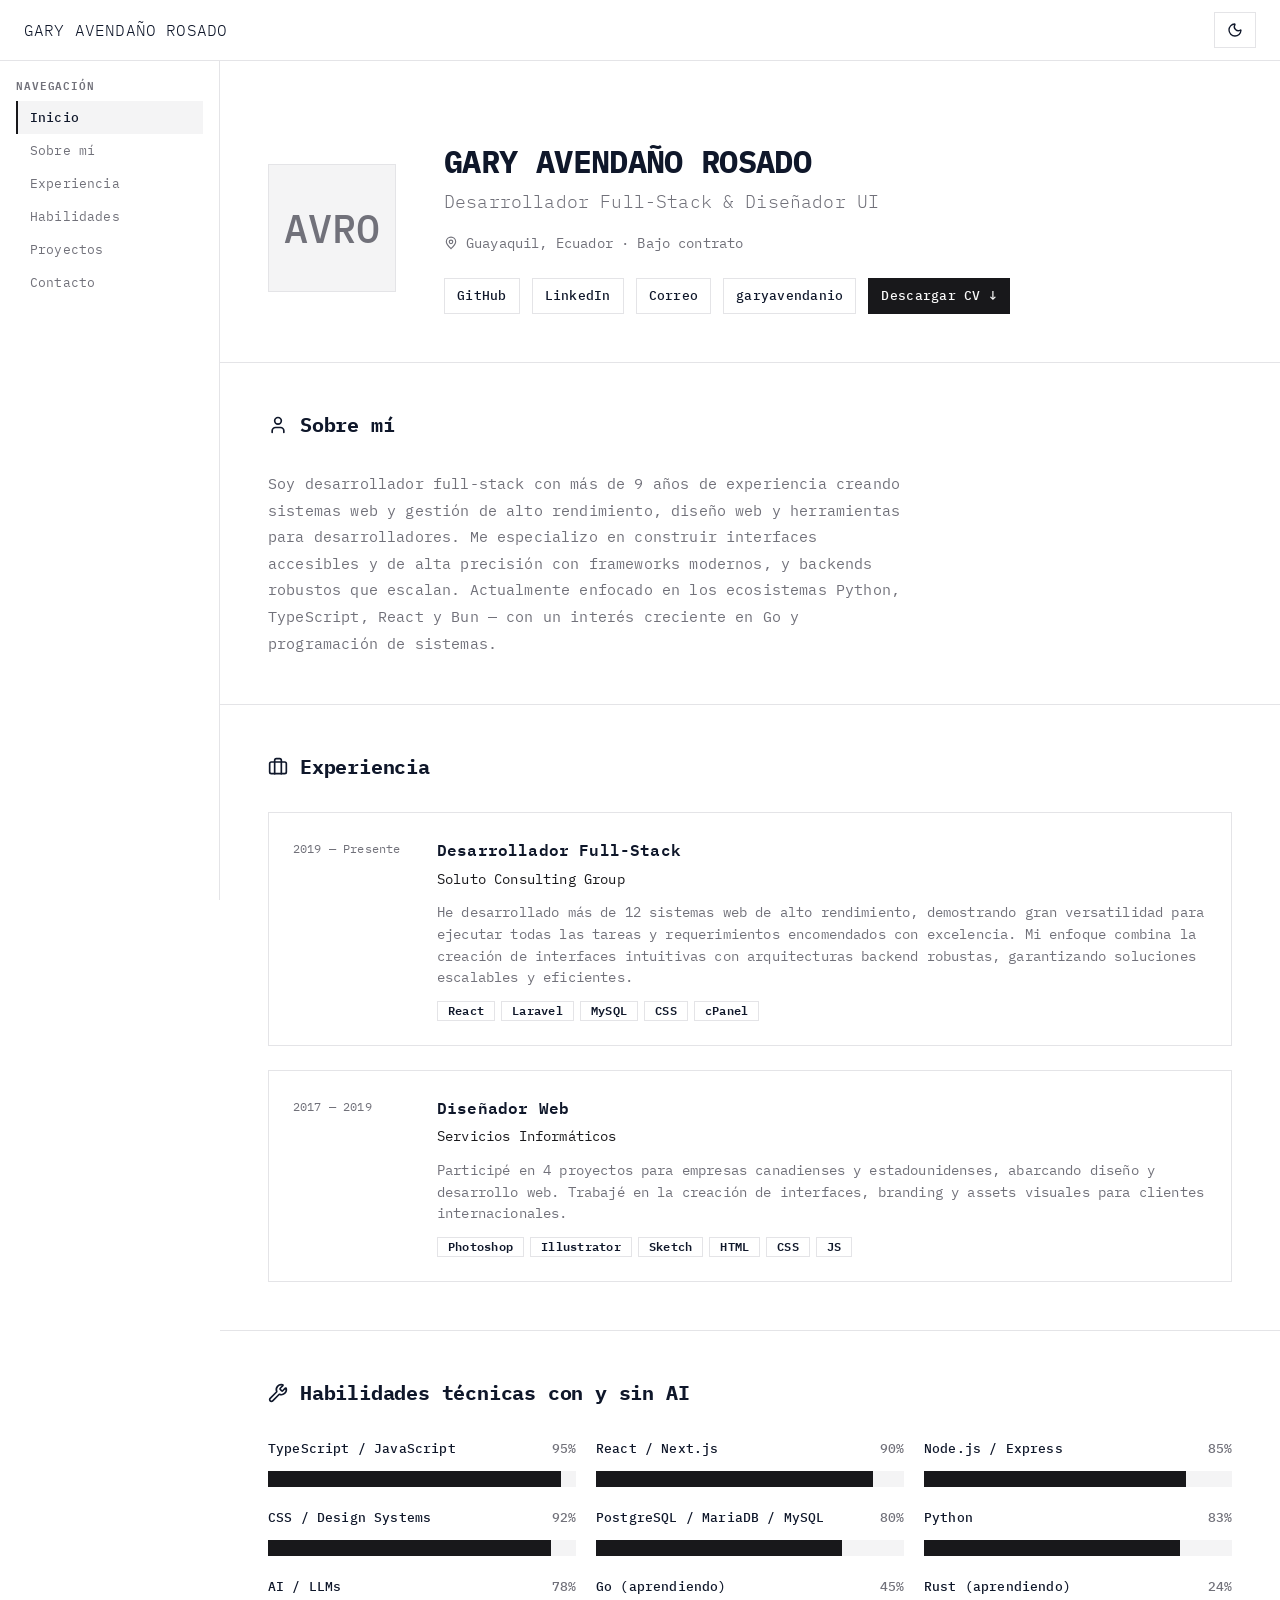
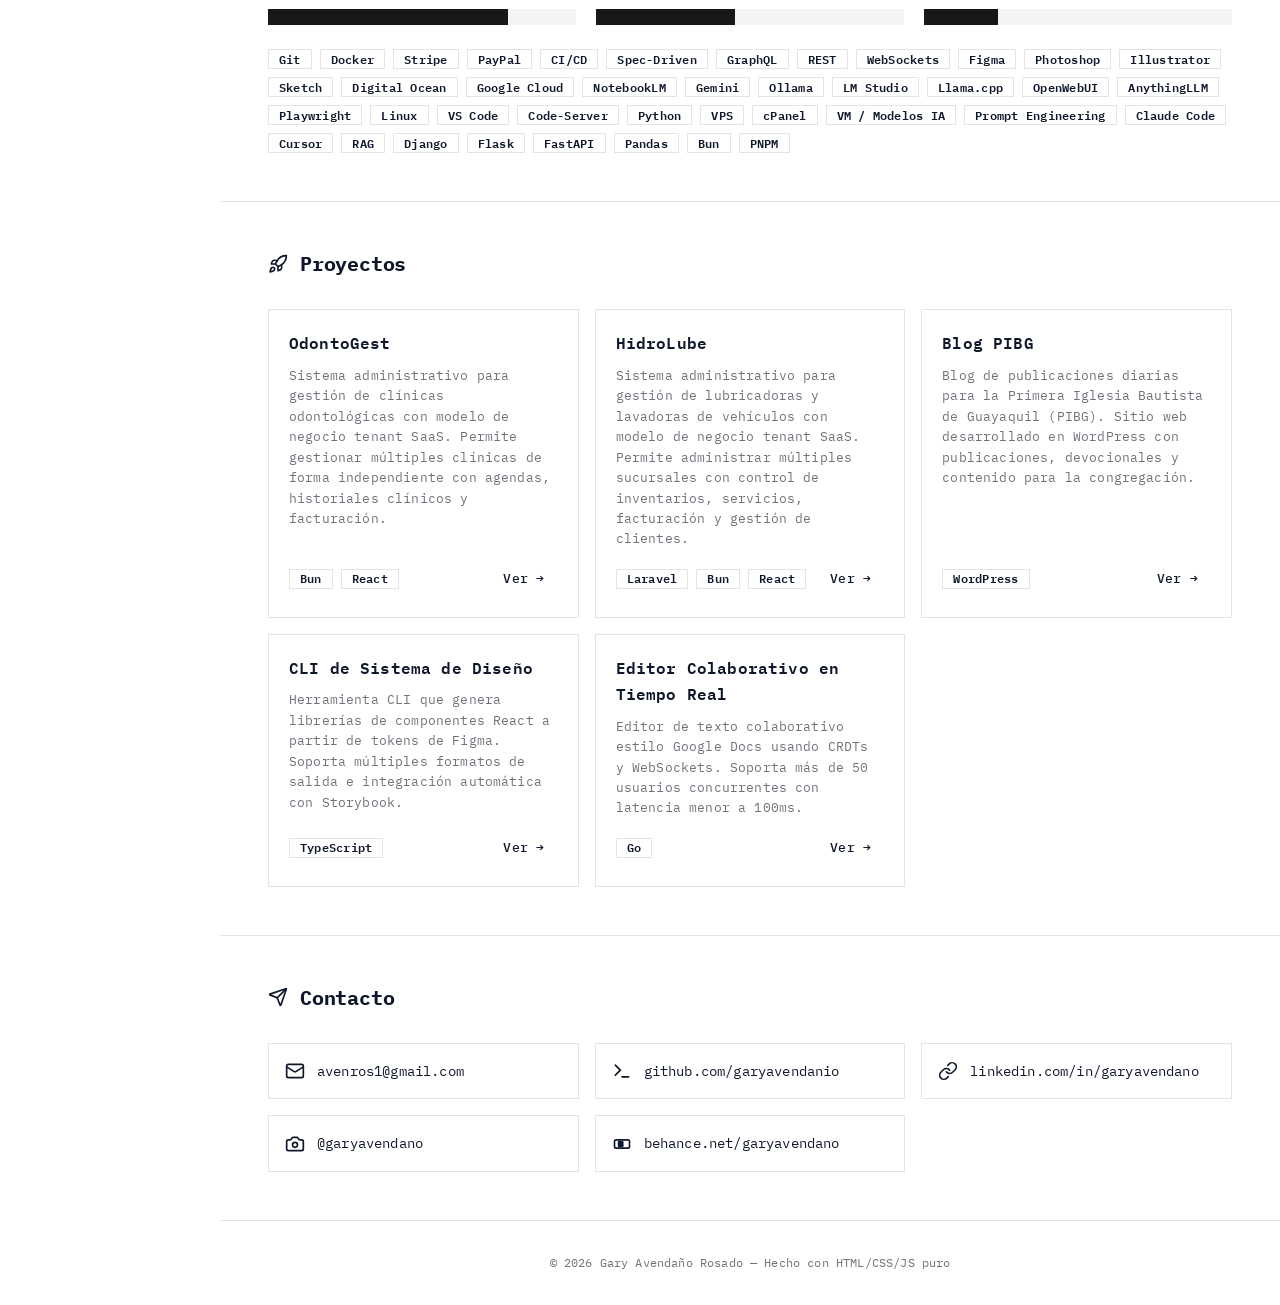
==== index.html @ 5f353ba9 "feat: cambiar texto de avatar a 'AVRO'" ====
<!DOCTYPE html>
<html lang="es">
<head>
    <meta charset="UTF-8">
    <meta name="viewport" content="width=device-width, initial-scale=1.0">
    <meta name="description" content="CV / Portafolio — Gary Avendaño Rosado, Desarrollador Full-Stack & Diseñador UI">
    <title>Gary Avendaño Rosado — CV / Portafolio</title>
    <link rel="preconnect" href="https://fonts.googleapis.com">
    <link rel="preconnect" href="https://fonts.gstatic.com" crossorigin>
    <link href="https://fonts.googleapis.com/css2?family=IBM+Plex+Mono:wght@400;500;600;700&display=swap" rel="stylesheet">
    <link rel="stylesheet" href="style.css">
    <style>
        /* ===== Layout ===== */
        .cv-header {
            position: sticky; top: 0; z-index: 45;
            background: var(--background);
            border-bottom: 1px solid var(--border);
            padding: 0.75rem 1.5rem;
            display: flex; align-items: center; justify-content: space-between;
        }
        .cv-header-name { font-size: 1rem; font-weight: 300; text-transform: uppercase; }
        .cv-header-actions { display: flex; align-items: center; gap: 0.75rem; }

        .cv-sidebar {
            position: fixed; top: 53px; left: 0; bottom: 0;
            width: 220px;
            border-right: 1px solid var(--border);
            background: var(--background);
            padding: 1.5rem 1rem;
            overflow-y: auto;
            z-index: 40;
        }
        .cv-sidebar h3 { font-size: 0.7rem; font-weight: 600; color: var(--muted-foreground); text-transform: uppercase; letter-spacing: 0.08em; margin-bottom: 0.5rem; }
        .cv-sidebar a {
            display: block;
            padding: 0.375rem 0.75rem;
            border-radius: var(--radius);
            font-size: 0.8rem;
            color: var(--muted-foreground);
            transition: all 150ms;
            border-left: 2px solid transparent;
        }
        .cv-sidebar a:hover { background: var(--accent); color: var(--accent-foreground); }
        .cv-sidebar a.active { background: var(--accent); color: var(--foreground); border-left-color: var(--primary); font-weight: 500; }

        .cv-section-icon svg, .cv-contact-icon svg { width: 1.25rem; height: 1.25rem; display: block; }
        #themeToggle svg { display: block; width: 16px; height: 16px; }

        .cv-main { margin-left: 220px; }

        /* ===== Hero ===== */
        .cv-hero {
            padding: 5rem 3rem 3rem;
            display: flex; align-items: center; gap: 3rem;
            border-bottom: 1px solid var(--border);
        }
        .cv-hero-left { flex-shrink: 0; }
        .cv-hero-right { flex: 1; }
        .cv-hero-name { font-size: 2rem; font-weight: 700; margin-bottom: 0.25rem; letter-spacing: -0.02em; text-transform: uppercase; }
        .cv-hero-role { font-size: 1.1rem; font-weight: 300; color: var(--muted-foreground); margin-bottom: 1rem; }
        .cv-hero-location { font-size: 0.85rem; color: var(--muted-foreground); display: flex; align-items: center; gap: 0.5rem; margin-bottom: 1.5rem; }
        .cv-hero-links { display: flex; gap: 0.75rem; flex-wrap: wrap; }

        /* ===== Section ===== */
        .cv-section {
            padding: 3rem;
            border-bottom: 1px solid var(--border);
        }
        .cv-section:last-child { border-bottom: none; }
        .cv-section-header { display: flex; align-items: center; gap: 0.75rem; margin-bottom: 2rem; }
        .cv-section-icon { font-size: 1.25rem; }
        .cv-section-title { font-size: 1.25rem; font-weight: 700; }

        /* ===== About ===== */
        .cv-about-text { font-size: 0.95rem; line-height: 1.75; color: var(--muted-foreground); max-width: 640px; }

        /* ===== Experience Timeline ===== */
        .cv-timeline { display: flex; flex-direction: column; gap: 1.5rem; }
        .cv-timeline-item {
            display: flex; gap: 1.5rem;
            padding: 1.5rem;
            border: 1px solid var(--border);
            border-radius: var(--radius);
            background: var(--card);
            transition: background 150ms, border-color 150ms;
        }
        .cv-timeline-item:hover { border-color: var(--ring); }
        .cv-timeline-date {
            flex-shrink: 0; width: 120px;
            font-size: 0.75rem; color: var(--muted-foreground);
            padding-top: 0.125rem;
        }
        .cv-timeline-body { flex: 1; }
        .cv-timeline-role { font-size: 1rem; font-weight: 600; margin-bottom: 0.25rem; }
        .cv-timeline-company { font-size: 0.85rem; color: var(--primary); margin-bottom: 0.75rem; }
        .cv-timeline-desc { font-size: 0.85rem; color: var(--muted-foreground); line-height: 1.6; }
        .cv-timeline-tags { display: flex; flex-wrap: wrap; gap: 0.375rem; margin-top: 0.75rem; }

        /* ===== Skills ===== */
        .cv-skills-grid { display: grid; grid-template-columns: repeat(auto-fill, minmax(260px, 1fr)); gap: 1.25rem; }
        .cv-skill-group { display: flex; flex-direction: column; gap: 0.75rem; }
        .cv-skill-label { display: flex; justify-content: space-between; font-size: 0.8rem; font-weight: 500; }
        .cv-skill-pct { color: var(--muted-foreground); }

        /* ===== Projects ===== */
        .cv-projects-grid { display: grid; grid-template-columns: repeat(auto-fill, minmax(300px, 1fr)); gap: 1rem; }
        .cv-project-card {
            display: flex; flex-direction: column;
            border: 1px solid var(--border);
            border-radius: var(--radius);
            overflow: hidden;
            transition: border-color 150ms, box-shadow 150ms;
        }
        .cv-project-card:hover { border-color: var(--ring); box-shadow: var(--shadow-md); }
        .cv-project-body { padding: 1.25rem; flex: 1; display: flex; flex-direction: column; }
        .cv-project-name { font-size: 1rem; font-weight: 600; margin-bottom: 0.5rem; }
        .cv-project-desc { font-size: 0.825rem; color: var(--muted-foreground); line-height: 1.55; flex: 1; margin-bottom: 0.75rem; }
        .cv-project-footer { display: flex; justify-content: space-between; align-items: center; gap: 0.5rem; }

        /* ===== Contact ===== */
        .cv-contact-grid { display: grid; grid-template-columns: repeat(auto-fill, minmax(240px, 1fr)); gap: 1rem; }
        .cv-contact-item { display: flex; align-items: center; gap: 0.75rem; padding: 1rem; border: 1px solid var(--border); border-radius: var(--radius); font-size: 0.85rem; transition: border-color 150ms; }
        .cv-contact-item:hover { border-color: var(--ring); }
        .cv-contact-icon { font-size: 1.25rem; }

        /* ===== Footer ===== */
        .cv-footer { padding: 2rem 3rem; text-align: center; font-size: 0.75rem; color: var(--muted-foreground); }

        /* ===== Responsive ===== */
        @media (max-width: 768px) {
            .cv-sidebar { display: none; }
            .cv-main { margin-left: 0; }
            .cv-hero { flex-direction: column; padding: 3rem 1.5rem 2rem; gap: 1.5rem; text-align: center; }
            .cv-hero-links { justify-content: center; }
            .cv-section { padding: 2rem 1.5rem; }
            .cv-timeline-item { flex-direction: column; gap: 0.5rem; }
            .cv-timeline-date { width: auto; }
            .cv-projects-grid { grid-template-columns: 1fr; }
            .cv-skills-grid { grid-template-columns: 1fr; }
            .cv-contact-grid { grid-template-columns: 1fr; }
            .cv-footer { padding: 1.5rem; }
        }
    </style>
</head>
<body>

<!-- ===== HEADER ===== -->
<header class="cv-header">
    <span class="cv-header-name">Gary Avendaño Rosado</span>
    <div class="cv-header-actions">
        <button class="btn btn-outline btn-sm" id="themeToggle" aria-label="Cambiar tema">🌙</button>
    </div>
</header>

<!-- ===== SIDEBAR ===== -->
<aside class="cv-sidebar">
    <h3>Navegación</h3>
    <a href="#hero" class="active">Inicio</a>
    <a href="#about">Sobre mí</a>
    <a href="#experience">Experiencia</a>
    <a href="#skills">Habilidades</a>
    <a href="#projects">Proyectos</a>
    <a href="#contact">Contacto</a>
</aside>

<!-- ===== MAIN ===== -->
<main class="cv-main">

    <!-- ===== HERO ===== -->
    <section class="cv-hero" id="hero">
        <div class="cv-hero-left">
            <div class="avatar avatar-lg" style="width:8rem;height:8rem;font-size:2.5rem;">AVRO</div>
        </div>
        <div class="cv-hero-right">
            <h1 class="cv-hero-name">Gary Avendaño Rosado</h1>
            <p class="cv-hero-role">Desarrollador Full-Stack &amp; Diseñador UI</p>
            <p class="cv-hero-location">
                <svg xmlns="http://www.w3.org/2000/svg" width="14" height="14" viewBox="0 0 24 24" fill="none" stroke="currentColor" stroke-width="2"><circle cx="12" cy="10" r="3"/><path d="M12 21.7C17.3 17 20 13 20 10a8 8 0 1 0-16 0c0 3 2.7 7 8 11.7z"/></svg>
                Guayaquil, Ecuador · Bajo contrato
            </p>
            <div class="cv-hero-links">
                <a href="https://github.com/garyavendanio" class="btn btn-outline btn-sm" target="_blank">GitHub</a>
                <a href="https://linkedin.com/in/garyavendano" class="btn btn-outline btn-sm" target="_blank">LinkedIn</a>
                <a href="mailto:avenros1@gmail.com" class="btn btn-outline btn-sm">Correo</a>
                <a href="https://www.behance.net/garyavendanio" class="btn btn-outline btn-sm" target="_blank">garyavendanio</a>
                <a href="#" class="btn btn-sm">Descargar CV ↓</a>
            </div>
        </div>
    </section>

    <!-- ===== ABOUT ===== -->
    <section class="cv-section" id="about">
        <div class="cv-section-header">
            <span class="cv-section-icon"><svg xmlns="http://www.w3.org/2000/svg" width="24" height="24" viewBox="0 0 24 24" fill="none" stroke="currentColor" stroke-width="2" stroke-linecap="round" stroke-linejoin="round"><path d="M19 21v-2a4 4 0 0 0-4-4H9a4 4 0 0 0-4 4v2"/><circle cx="12" cy="7" r="4"/></svg></span>
            <h2 class="cv-section-title">Sobre mí</h2>
        </div>
        <p class="cv-about-text">
            Soy desarrollador full-stack con más de 9 años de experiencia creando sistemas web y gestión de alto rendimiento, diseño web y herramientas para desarrolladores. 
            Me especializo en construir interfaces accesibles y de alta precisión con frameworks modernos, y backends robustos que escalan. 
            Actualmente enfocado en los ecosistemas Python, TypeScript, React y Bun — con un interés creciente en Go y programación de sistemas.
        </p>
    </section>

    <!-- ===== EXPERIENCE ===== -->
    <section class="cv-section" id="experience">
        <div class="cv-section-header">
            <span class="cv-section-icon"><svg xmlns="http://www.w3.org/2000/svg" width="24" height="24" viewBox="0 0 24 24" fill="none" stroke="currentColor" stroke-width="2" stroke-linecap="round" stroke-linejoin="round"><path d="M16 20V4a2 2 0 0 0-2-2h-4a2 2 0 0 0-2 2v16"/><rect width="20" height="14" x="2" y="6" rx="2"/></svg></span>
            <h2 class="cv-section-title">Experiencia</h2>
        </div>
        <div class="cv-timeline">

            <div class="cv-timeline-item">
                <div class="cv-timeline-date">2019 — Presente</div>
                <div class="cv-timeline-body">
                    <div class="cv-timeline-role">Desarrollador Full-Stack</div>
                    <div class="cv-timeline-company">Soluto Consulting Group</div>
                    <p class="cv-timeline-desc">
                        He desarrollado más de 12 sistemas web de alto rendimiento, demostrando gran versatilidad para ejecutar todas las tareas y requerimientos encomendados con excelencia. Mi enfoque combina la creación de interfaces intuitivas con arquitecturas backend robustas, garantizando soluciones escalables y eficientes.
                    </p>
                    <div class="cv-timeline-tags">
                        <span class="badge badge-outline">React</span>
                        <span class="badge badge-outline">Laravel</span>
                        <span class="badge badge-outline">MySQL</span>
                        <span class="badge badge-outline">CSS</span>
                        <span class="badge badge-outline">cPanel</span>
                    </div>
                </div>
            </div>

            <div class="cv-timeline-item">
                <div class="cv-timeline-date">2017 — 2019</div>
                <div class="cv-timeline-body">
                    <div class="cv-timeline-role">Diseñador Web</div>
                    <div class="cv-timeline-company">Servicios Informáticos</div>
                    <p class="cv-timeline-desc">
                        Participé en 4 proyectos para empresas canadienses y estadounidenses, abarcando diseño y desarrollo web. 
                        Trabajé en la creación de interfaces, branding y assets visuales para clientes internacionales.
                    </p>
                    <div class="cv-timeline-tags">
                        <span class="badge badge-outline">Photoshop</span>
                        <span class="badge badge-outline">Illustrator</span>
                        <span class="badge badge-outline">Sketch</span>
                        <span class="badge badge-outline">HTML</span>
                        <span class="badge badge-outline">CSS</span>
                        <span class="badge badge-outline">JS</span>
                    </div>
                </div>
            </div>

        </div>
    </section>

    <!-- ===== SKILLS ===== -->
    <section class="cv-section" id="skills">
        <div class="cv-section-header">
            <span class="cv-section-icon"><svg xmlns="http://www.w3.org/2000/svg" width="24" height="24" viewBox="0 0 24 24" fill="none" stroke="currentColor" stroke-width="2" stroke-linecap="round" stroke-linejoin="round"><path d="M14.7 6.3a1 1 0 0 0 0 1.4l1.6 1.6a1 1 0 0 0 1.4 0l3.106-3.105c.32-.322.863-.22.983.218a6 6 0 0 1-8.259 7.057l-7.91 7.91a1 1 0 0 1-2.999-3l7.91-7.91a6 6 0 0 1 7.057-8.259c.438.12.54.662.219.984z"/></svg></span>
            <h2 class="cv-section-title">Habilidades técnicas con y sin AI</h2>
        </div>
        <div class="cv-skills-grid">

            <div class="cv-skill-group">
                <div class="cv-skill-label"><span>TypeScript / JavaScript</span><span class="cv-skill-pct">95%</span></div>
                <div class="progress"><div class="progress-bar" style="width:95%;" role="progressbar" aria-valuenow="95" aria-valuemin="0" aria-valuemax="100"></div></div>
            </div>
            <div class="cv-skill-group">
                <div class="cv-skill-label"><span>React / Next.js</span><span class="cv-skill-pct">90%</span></div>
                <div class="progress"><div class="progress-bar" style="width:90%;" role="progressbar" aria-valuenow="90" aria-valuemin="0" aria-valuemax="100"></div></div>
            </div>
            <div class="cv-skill-group">
                <div class="cv-skill-label"><span>Node.js / Express</span><span class="cv-skill-pct">85%</span></div>
                <div class="progress"><div class="progress-bar" style="width:85%;" role="progressbar" aria-valuenow="85" aria-valuemin="0" aria-valuemax="100"></div></div>
            </div>
            <div class="cv-skill-group">
                <div class="cv-skill-label"><span>CSS / Design Systems</span><span class="cv-skill-pct">92%</span></div>
                <div class="progress"><div class="progress-bar" style="width:92%;" role="progressbar" aria-valuenow="92" aria-valuemin="0" aria-valuemax="100"></div></div>
            </div>
            <div class="cv-skill-group">
                <div class="cv-skill-label"><span>PostgreSQL / MariaDB / MySQL</span><span class="cv-skill-pct">80%</span></div>
                <div class="progress"><div class="progress-bar" style="width:80%;" role="progressbar" aria-valuenow="80" aria-valuemin="0" aria-valuemax="100"></div></div>
            </div>
            <div class="cv-skill-group">
                <div class="cv-skill-label"><span>Python</span><span class="cv-skill-pct">83%</span></div>
                <div class="progress"><div class="progress-bar" style="width:83%;" role="progressbar" aria-valuenow="83" aria-valuemin="0" aria-valuemax="100"></div></div>
            </div>
            <div class="cv-skill-group">
                <div class="cv-skill-label"><span>AI / LLMs</span><span class="cv-skill-pct">78%</span></div>
                <div class="progress"><div class="progress-bar" style="width:78%;" role="progressbar" aria-valuenow="78" aria-valuemin="0" aria-valuemax="100"></div></div>
            </div>
            <div class="cv-skill-group">
                <div class="cv-skill-label"><span>Go (aprendiendo)</span><span class="cv-skill-pct">45%</span></div>
                <div class="progress"><div class="progress-bar" style="width:45%;" role="progressbar" aria-valuenow="45" aria-valuemin="0" aria-valuemax="100"></div></div>
            </div>
            <div class="cv-skill-group">
                <div class="cv-skill-label"><span>Rust (aprendiendo)</span><span class="cv-skill-pct">24%</span></div>
                <div class="progress"><div class="progress-bar" style="width:24%;" role="progressbar" aria-valuenow="24" aria-valuemin="0" aria-valuemax="100"></div></div>
            </div>

        </div>

        <div style="display:flex;flex-wrap:wrap;gap:0.5rem;margin-top:1.5rem;">
            <span class="badge badge-outline">Git</span>
            <span class="badge badge-outline">Docker</span>
            <span class="badge badge-outline">Stripe</span>
            <span class="badge badge-outline">PayPal</span>
            <span class="badge badge-outline">CI/CD</span>
            <span class="badge badge-outline">Spec-Driven</span>
            <span class="badge badge-outline">GraphQL</span>
            <span class="badge badge-outline">REST</span>
            <span class="badge badge-outline">WebSockets</span>
            <span class="badge badge-outline">Figma</span>
            <span class="badge badge-outline">Photoshop</span>
            <span class="badge badge-outline">Illustrator</span>
            <span class="badge badge-outline">Sketch</span>
            <span class="badge badge-outline">Digital Ocean</span>
            <span class="badge badge-outline">Google Cloud</span>
            <span class="badge badge-outline">NotebookLM</span>
            <span class="badge badge-outline">Gemini</span>
            <span class="badge badge-outline">Ollama</span>
            <span class="badge badge-outline">LM Studio</span>
            <span class="badge badge-outline">Llama.cpp</span>
            <span class="badge badge-outline">OpenWebUI</span>
            <span class="badge badge-outline">AnythingLLM</span>
            <span class="badge badge-outline">Playwright</span>
            <span class="badge badge-outline">Linux</span>
            <span class="badge badge-outline">VS Code</span>
            <span class="badge badge-outline">Code-Server</span>
            <span class="badge badge-outline">Python</span>
            <span class="badge badge-outline">VPS</span>
            <span class="badge badge-outline">cPanel</span>
            <span class="badge badge-outline">VM / Modelos IA</span>
            <span class="badge badge-outline">Prompt Engineering</span>
            <span class="badge badge-outline">Claude Code</span>
            <span class="badge badge-outline">Cursor</span>
            <span class="badge badge-outline">RAG</span>
            <span class="badge badge-outline">Django</span>
            <span class="badge badge-outline">Flask</span>
            <span class="badge badge-outline">FastAPI</span>
            <span class="badge badge-outline">Pandas</span>
            <span class="badge badge-outline">Bun</span>
            <span class="badge badge-outline">PNPM</span>
        </div>
    </section>

    <!-- ===== PROJECTS ===== -->
    <section class="cv-section" id="projects">
        <div class="cv-section-header">
            <span class="cv-section-icon"><svg xmlns="http://www.w3.org/2000/svg" width="24" height="24" viewBox="0 0 24 24" fill="none" stroke="currentColor" stroke-width="2" stroke-linecap="round" stroke-linejoin="round"><path d="M12 15v5s3.03-.55 4-2c1.08-1.62 0-5 0-5"/><path d="M4.5 16.5c-1.5 1.26-2 5-2 5s3.74-.5 5-2c.71-.84.7-2.13-.09-2.91a2.18 2.18 0 0 0-2.91-.09"/><path d="M9 12a22 22 0 0 1 2-3.95A12.88 12.88 0 0 1 22 2c0 2.72-.78 7.5-6 11a22.4 22.4 0 0 1-4 2z"/><path d="M9 12H4s.55-3.03 2-4c1.62-1.08 5 .05 5 .05"/></svg></span>
            <h2 class="cv-section-title">Proyectos</h2>
        </div>
        <div class="cv-projects-grid">

            <div class="cv-project-card">
                <div class="cv-project-body">
                    <div class="cv-project-name">OdontoGest</div>
                    <p class="cv-project-desc">
                        Sistema administrativo para gestión de clínicas odontológicas con modelo de negocio tenant SaaS. 
                        Permite gestionar múltiples clínicas de forma independiente con agendas, historiales clínicos y facturación.
                    </p>
                    <div class="cv-project-footer">
                        <span style="display:flex;gap:0.5rem;">
                            <span class="badge badge-outline">Bun</span>
                            <span class="badge badge-outline">React</span>
                        </span>
                        <a href="https://odonto.inicio.top" class="btn btn-ghost btn-sm" target="_blank">Ver →</a>
                    </div>
                </div>
            </div>

            <div class="cv-project-card">
                <div class="cv-project-body">
                    <div class="cv-project-name">HidroLube</div>
                    <p class="cv-project-desc">
                        Sistema administrativo para gestión de lubricadoras y lavadoras de vehículos con modelo de negocio tenant SaaS. 
                        Permite administrar múltiples sucursales con control de inventarios, servicios, facturación y gestión de clientes.
                    </p>
                    <div class="cv-project-footer">
                        <span style="display:flex;gap:0.5rem;">
                            <span class="badge badge-outline">Laravel</span>
                            <span class="badge badge-outline">Bun</span>
                            <span class="badge badge-outline">React</span>
                        </span>
                        <a href="https://hidrolube.inicio.top/" class="btn btn-ghost btn-sm" target="_blank">Ver →</a>
                    </div>
                </div>
            </div>

            <div class="cv-project-card">
                <div class="cv-project-body">
                    <div class="cv-project-name">Blog PIBG</div>
                    <p class="cv-project-desc">
                        Blog de publicaciones diarias para la Primera Iglesia Bautista de Guayaquil (PIBG). 
                        Sitio web desarrollado en WordPress con publicaciones, devocionales y contenido para la congregación.
                    </p>
                    <div class="cv-project-footer">
                        <span class="badge badge-outline">WordPress</span>
                        <a href="https://pibguayaquil.com" class="btn btn-ghost btn-sm" target="_blank">Ver →</a>
                    </div>
                </div>
            </div>

            <div class="cv-project-card">
                <div class="cv-project-body">
                    <div class="cv-project-name">CLI de Sistema de Diseño</div>
                    <p class="cv-project-desc">
                        Herramienta CLI que genera librerías de componentes React a partir de tokens de Figma. 
                        Soporta múltiples formatos de salida e integración automática con Storybook.
                    </p>
                    <div class="cv-project-footer">
                        <span class="badge badge-outline">TypeScript</span>
                        <a href="#" class="btn btn-ghost btn-sm">Ver →</a>
                    </div>
                </div>
            </div>

            <div class="cv-project-card">
                <div class="cv-project-body">
                    <div class="cv-project-name">Editor Colaborativo en Tiempo Real</div>
                    <p class="cv-project-desc">
                        Editor de texto colaborativo estilo Google Docs usando CRDTs y WebSockets. 
                        Soporta más de 50 usuarios concurrentes con latencia menor a 100ms.
                    </p>
                    <div class="cv-project-footer">
                        <span class="badge badge-outline">Go</span>
                        <a href="#" class="btn btn-ghost btn-sm">Ver →</a>
                    </div>
                </div>
            </div>

        </div>
    </section>

    <!-- ===== CONTACT ===== -->
    <section class="cv-section" id="contact">
        <div class="cv-section-header">
            <span class="cv-section-icon"><svg xmlns="http://www.w3.org/2000/svg" width="24" height="24" viewBox="0 0 24 24" fill="none" stroke="currentColor" stroke-width="2" stroke-linecap="round" stroke-linejoin="round"><path d="M14.536 21.686a.5.5 0 0 0 .937-.024l6.5-19a.496.496 0 0 0-.635-.635l-19 6.5a.5.5 0 0 0-.024.937l7.93 3.18a2 2 0 0 1 1.112 1.11z"/><path d="m21.854 2.147-10.94 10.939"/></svg></span>
            <h2 class="cv-section-title">Contacto</h2>
        </div>
        <div class="cv-contact-grid">
            <a href="mailto:avenros1@gmail.com" class="cv-contact-item">
                <span class="cv-contact-icon"><svg xmlns="http://www.w3.org/2000/svg" width="24" height="24" viewBox="0 0 24 24" fill="none" stroke="currentColor" stroke-width="2" stroke-linecap="round" stroke-linejoin="round"><path d="m22 7-8.991 5.727a2 2 0 0 1-2.009 0L2 7"/><rect x="2" y="4" width="20" height="16" rx="2"/></svg></span>
                <span>avenros1@gmail.com</span>
            </a>
            <a href="https://github.com/garyavendanio" class="cv-contact-item" target="_blank">
                <span class="cv-contact-icon"><svg xmlns="http://www.w3.org/2000/svg" width="24" height="24" viewBox="0 0 24 24" fill="none" stroke="currentColor" stroke-width="2" stroke-linecap="round" stroke-linejoin="round"><path d="M12 19h8"/><path d="m4 17 6-6-6-6"/></svg></span>
                <span>github.com/garyavendanio</span>
            </a>
            <a href="https://linkedin.com/in/garyavendano" class="cv-contact-item" target="_blank">
                <span class="cv-contact-icon"><svg xmlns="http://www.w3.org/2000/svg" width="24" height="24" viewBox="0 0 24 24" fill="none" stroke="currentColor" stroke-width="2" stroke-linecap="round" stroke-linejoin="round"><path d="M10 13a5 5 0 0 0 7.54.54l3-3a5 5 0 0 0-7.07-7.07l-1.72 1.71"/><path d="M14 11a5 5 0 0 0-7.54-.54l-3 3a5 5 0 0 0 7.07 7.07l1.71-1.71"/></svg></span>
                <span>linkedin.com/in/garyavendano</span>
            </a>
            <a href="https://www.instagram.com/garyavendano" class="cv-contact-item" target="_blank">
                <span class="cv-contact-icon"><svg xmlns="http://www.w3.org/2000/svg" width="24" height="24" viewBox="0 0 24 24" fill="none" stroke="currentColor" stroke-width="2" stroke-linecap="round" stroke-linejoin="round"><path d="M13.997 4a2 2 0 0 1 1.76 1.05l.486.9A2 2 0 0 0 18.003 7H20a2 2 0 0 1 2 2v9a2 2 0 0 1-2 2H4a2 2 0 0 1-2-2V9a2 2 0 0 1 2-2h1.997a2 2 0 0 0 1.759-1.048l.489-.904A2 2 0 0 1 10.004 4z"/><circle cx="12" cy="13" r="3"/></svg></span>
                <span>@garyavendano</span>
            </a>
            <a href="https://www.behance.net/garyavendanio" class="cv-contact-item" target="_blank">
                <span class="cv-contact-icon"><svg xmlns="http://www.w3.org/2000/svg" width="24" height="24" viewBox="0 0 24 24" fill="none" stroke="currentColor" stroke-width="2" stroke-linecap="round" stroke-linejoin="round"><path d="M21 11.354V9a2 2 0 0 0-2-2H5a2 2 0 0 0-2 2v6a2 2 0 0 0 2 2h14a2 2 0 0 0 2-2v-2.354"/><path d="M12 11H8v2h4a1 1 0 0 0 0-2z"/><path d="M12 9H8v2h4a1 1 0 0 0 0-2z"/><path d="M12 13H8v2h4a1 1 0 0 0 0-2z"/></svg></span>
                <span>behance.net/garyavendano</span>
            </a>
        </div>
    </section>

    <!-- ===== FOOTER ===== -->
    <footer class="cv-footer">
        <span>© 2026 Gary Avendaño Rosado — Hecho con HTML/CSS/JS puro</span>
    </footer>

</main>

<script src="script.js"></script>
</body>
</html>
---- style.css ----
/* =====================================================
   shadcn/ui Pure CSS & JS — Theme System & Base Styles
   ===================================================== */

/* ---- CSS Variables (shadcn/ui theme tokens) ---- */
:root {
  --radius: 0;
  --background: #ffffff;
  --foreground: #0f172a;
  --card: #ffffff;
  --card-foreground: #0f172a;
  --popover: #ffffff;
  --popover-foreground: #0f172a;
  --primary: #18181b;
  --primary-foreground: #fafafa;
  --secondary: #f4f4f5;
  --secondary-foreground: #18181b;
  --muted: #f4f4f5;
  --muted-foreground: #71717a;
  --accent: #f4f4f5;
  --accent-foreground: #18181b;
  --destructive: #ef4444;
  --destructive-foreground: #fafafa;
  --border: #e4e4e7;
  --input: #e4e4e7;
  --ring: #18181b;
  --success: #22c55e;
  --warning: #f59e0b;
  --info: #3b82f6;

  /* Shadows */
  --shadow-sm: 0 1px 2px 0 rgb(0 0 0 / 0.05);
  --shadow: 0 1px 3px 0 rgb(0 0 0 / 0.1), 0 1px 2px -1px rgb(0 0 0 / 0.1);
  --shadow-md: 0 4px 6px -1px rgb(0 0 0 / 0.1), 0 2px 4px -2px rgb(0 0 0 / 0.1);
  --shadow-lg: 0 10px 15px -3px rgb(0 0 0 / 0.1), 0 4px 6px -4px rgb(0 0 0 / 0.1);
  --shadow-xl: 0 20px 25px -5px rgb(0 0 0 / 0.1), 0 8px 10px -6px rgb(0 0 0 / 0.1);
  --shadow-inner: inset 0 2px 4px 0 rgb(0 0 0 / 0.05);
}

[data-theme="dark"] {
  --background: #09090b;
  --foreground: #fafafa;
  --card: #09090b;
  --card-foreground: #fafafa;
  --popover: #09090b;
  --popover-foreground: #fafafa;
  --primary: #fafafa;
  --primary-foreground: #18181b;
  --secondary: #27272a;
  --secondary-foreground: #fafafa;
  --muted: #27272a;
  --muted-foreground: #a1a1aa;
  --accent: #27272a;
  --accent-foreground: #fafafa;
  --destructive: #7f1d1d;
  --destructive-foreground: #fafafa;
  --border: #27272a;
  --input: #27272a;
  --ring: #d4d4d8;
}

/* ---- Brutalist Theme ---- */
[data-theme="brutalist"] {
  --background: #fffff0;
  --foreground: #111111;
  --card: #fffff0;
  --card-foreground: #111111;
  --popover: #fffff0;
  --popover-foreground: #111111;
  --primary: #ffdd00;
  --primary-foreground: #111111;
  --secondary: #111111;
  --secondary-foreground: #ffdd00;
  --muted: #f0f0d8;
  --muted-foreground: #555555;
  --accent: #ffdd00;
  --accent-foreground: #111111;
  --destructive: #ff2200;
  --destructive-foreground: #ffffff;
  --border: #111111;
  --input: #111111;
  --ring: #ffdd00;
  --success: #00aa00;
  --warning: #ff8800;
  --info: #0000ff;
  --shadow-sm: 4px 4px 0 0 #111111;
  --shadow: 6px 6px 0 0 #111111;
  --shadow-md: 8px 8px 0 0 #111111;
  --shadow-lg: 10px 10px 0 0 #111111;
  --shadow-xl: 12px 12px 0 0 #111111;
  --shadow-inner: inset 4px 4px 0 0 #111111;
}

[data-theme="brutalist"] *,
[data-theme="brutalist"] *::before,
[data-theme="brutalist"] *::after {
  border-width: 2px;
}

[data-theme="brutalist"] svg,
[data-theme="brutalist"] svg *,
[data-theme="brutalist"] .btn-icon,
[data-theme="brutalist"] .btn-icon-sm,
[data-theme="brutalist"] .btn-icon-lg,
[data-theme="brutalist"] .carousel-dot,
[data-theme="brutalist"] .spinner,
[data-theme="brutalist"] ::-webkit-scrollbar-thumb {
  border-width: 1px;
}

[data-theme="brutalist"] .btn-link {
  border-width: 0;
}

/* ---- Terminal Theme ---- */
[data-theme="terminal"] {
  --background: #0c0c0c;
  --foreground: #00ff41;
  --card: #0c0c0c;
  --card-foreground: #00ff41;
  --popover: #0c0c0c;
  --popover-foreground: #00ff41;
  --primary: #00ff41;
  --primary-foreground: #0c0c0c;
  --secondary: #1a1a1a;
  --secondary-foreground: #00ff41;
  --muted: #1a1a1a;
  --muted-foreground: #00cc33;
  --accent: #1a1a1a;
  --accent-foreground: #00ff41;
  --destructive: #ff0044;
  --destructive-foreground: #0c0c0c;
  --border: #00ff41;
  --input: #00ff41;
  --ring: #00ff41;
  --success: #00ff41;
  --warning: #ffff00;
  --info: #00aaff;
  --shadow-sm: 0 0 4px rgba(0,255,65,0.3);
  --shadow: 0 0 6px rgba(0,255,65,0.4);
  --shadow-md: 0 0 8px rgba(0,255,65,0.5);
  --shadow-lg: 0 0 12px rgba(0,255,65,0.5);
  --shadow-xl: 0 0 16px rgba(0,255,65,0.6);
  --shadow-inner: inset 0 0 4px rgba(0,255,65,0.2);
}

/* ---- Reset ---- */
*, *::before, *::after { box-sizing: border-box; margin: 0; padding: 0; }
html { scroll-behavior: smooth; }
body {
  font-family: 'IBM Plex Mono', ui-monospace, SFMono-Regular, Menlo, Monaco, Consolas, monospace;
  background: var(--background);
  color: var(--foreground);
  line-height: 1.65;
  letter-spacing: 0.01em;
  -webkit-font-smoothing: antialiased;
  -moz-osx-font-smoothing: grayscale;
}

/* ---- Typography scale (optimized for IBM Plex Mono) ---- */
h1, h2, h3, h4, h5, h6 { font-weight: 700; letter-spacing: -0.01em; }
h1 { font-size: 1.5rem; line-height: 1.3; }
h2 { font-size: 1.25rem; line-height: 1.35; }
h3 { font-size: 1.125rem; line-height: 1.4; }
h4 { font-size: 1rem; line-height: 1.45; }

.card-title, .dialog-title, .sheet-title, .alert-dialog-title { font-weight: 700; font-size: 1.125rem; letter-spacing: 0; }
.demo-section-title { font-weight: 700; letter-spacing: -0.02em; }
.badge, .kbd, .btn { font-weight: 500; letter-spacing: 0.02em; }
.btn-sm, .input-sm { font-size: 0.8rem; }

/* ---- Theme transition ---- */
*,
*::before,
*::after {
  transition: background-color 200ms ease, color 200ms ease, border-color 200ms ease, box-shadow 200ms ease, transform 200ms ease;
}
input, button, textarea, select { font: inherit; color: inherit; }
button { cursor: pointer; background: none; border: none; }
ul, ol { list-style: none; }
a { color: inherit; text-decoration: none; }
img, svg, video { display: block; max-width: 100%; }

/* ---- Reduced motion ---- */
@media (prefers-reduced-motion: reduce) {
  *, *::before, *::after {
    animation-duration: 0.01ms !important;
    animation-iteration-count: 1 !important;
    transition-duration: 0.01ms !important;
  }
}

/* ---- Focus ring helper ---- */
*:focus-visible { outline: none; box-shadow: 0 0 0 2px var(--background), 0 0 0 4px var(--ring); }

/* ---- Disabled state ---- */
[disabled], [aria-disabled="true"] {
  opacity: 0.5;
  cursor: not-allowed;
  pointer-events: none;
}

/* ---- Scrollbar (optional polish) ---- */
::-webkit-scrollbar { width: 8px; height: 8px; }
::-webkit-scrollbar-track { background: transparent; }
::-webkit-scrollbar-thumb { background: var(--border);  border-radius: 0; }
::-webkit-scrollbar-thumb:hover { background: var(--muted-foreground); }

/* =====================================================
   COMPONENT: Button
   ===================================================== */
.btn {
  display: inline-flex;
  align-items: center;
  justify-content: center;
  gap: 0.5rem;
  white-space: nowrap;
  border-radius: var(--radius);
  font-size: 0.875rem;
  font-weight: 500;
  transition: all 150ms ease;
  border: 1px solid transparent;
  background: var(--primary);
  color: var(--primary-foreground);
  padding: 0.5rem 1rem;
  height: 2.5rem;
}
.btn:hover { opacity: 0.9; }
.btn:active { transform: scale(0.98); }
.btn:focus-visible { box-shadow: 0 0 0 2px var(--background), 0 0 0 4px var(--ring); }

.btn-secondary { background: var(--secondary); color: var(--secondary-foreground); }
.btn-destructive { background: var(--destructive); color: var(--destructive-foreground); }
.btn-outline { background: transparent; border-color: var(--input); color: var(--foreground); }
.btn-outline:hover { background: var(--accent); color: var(--accent-foreground); }
.btn-ghost { background: transparent; color: var(--foreground); }
.btn-ghost:hover { background: var(--accent); color: var(--accent-foreground); }
.btn-link { background: transparent; color: var(--primary); text-decoration: underline; text-underline-offset: 4px; }
.btn-link:hover { text-decoration: none; }

.btn-sm { height: 2.25rem; padding: 0 0.75rem; font-size: 0.8rem; }
.btn-lg { height: 2.75rem; padding: 0 2rem; font-size: 1rem; }
.btn-icon { width: 2.5rem; height: 2.5rem; padding: 0; }
.btn-icon-sm { width: 2.25rem; height: 2.25rem; padding: 0; }
.btn-icon-lg { width: 2.75rem; height: 2.75rem; padding: 0; }

/* Loading spinner inside button */
.btn .spinner { width: 1rem; height: 1rem; border: 2px solid currentColor; border-right-color: transparent; border-radius: 0; animation: spin 0.75s linear infinite; }
@keyframes spin { to { transform: rotate(360deg); } }

/* =====================================================
   COMPONENT: Card
   ===================================================== */
.card {
  background: var(--card);
  color: var(--card-foreground);
  border: 1px solid var(--border);
  border-radius: var(--radius);
  box-shadow: var(--shadow-sm);
  display: flex;
  flex-direction: column;
  overflow: hidden;
}
.card-header {
  display: flex;
  flex-direction: column;
  gap: 0.375rem;
  padding: 1.5rem;
  padding-bottom: 0;
}
.card-title { font-size: 1.125rem; font-weight: 600; line-height: 1.25; letter-spacing: -0.025em; }
.card-description { font-size: 0.875rem; color: var(--muted-foreground); }
.card-content { padding: 1.5rem; padding-top: 1rem; }
.card-footer {
  display: flex;
  align-items: center;
  padding: 1.5rem;
  padding-top: 0;
  gap: 0.5rem;
}

/* =====================================================
   COMPONENT: Badge
   ===================================================== */
.badge {
  display: inline-flex;
  align-items: center;
  justify-content: center;
  border-radius: 0;
  padding: 0 0.625rem;
  height: 1.25rem;
  font-size: 0.75rem;
  font-weight: 600;
  transition: all 150ms;
  border: 1px solid transparent;
  background: var(--primary);
  color: var(--primary-foreground);
}
.badge-secondary { background: var(--secondary); color: var(--secondary-foreground); }
.badge-destructive { background: var(--destructive); color: var(--destructive-foreground); }
.badge-outline { background: transparent; border-color: var(--border); color: var(--foreground); }

/* =====================================================
   COMPONENT: Input
   ===================================================== */
.input {
  display: flex;
  width: 100%;
  height: 2.5rem;
  border-radius: var(--radius);
  border: 1px solid var(--input);
  background: var(--background);
  padding: 0 0.75rem;
  font-size: 0.875rem;
  color: var(--foreground);
  transition: border-color 150ms, box-shadow 150ms;
}
.input::placeholder { color: var(--muted-foreground); }
.input:focus { border-color: var(--ring); box-shadow: 0 0 0 1px var(--ring); outline: none; }
.input:disabled { opacity: 0.5; cursor: not-allowed; }
.input-sm { height: 2.25rem; font-size: 0.8rem; }
.input-lg { height: 2.75rem; font-size: 1rem; }

/* =====================================================
   COMPONENT: Label
   ===================================================== */
.label {
  font-size: 0.875rem;
  font-weight: 500;
  line-height: 1;
  display: block;
  margin-bottom: 0.5rem;
}
.label-required::after { content: " *"; color: var(--destructive); }

/* =====================================================
   COMPONENT: Textarea
   ===================================================== */
.textarea {
  display: flex;
  width: 100%;
  min-height: 5rem;
  border-radius: var(--radius);
  border: 1px solid var(--input);
  background: var(--background);
  padding: 0.75rem;
  font-size: 0.875rem;
  color: var(--foreground);
  resize: vertical;
  transition: border-color 150ms, box-shadow 150ms;
}
.textarea::placeholder { color: var(--muted-foreground); }
.textarea:focus { border-color: var(--ring); box-shadow: 0 0 0 1px var(--ring); outline: none; }

/* =====================================================
   COMPONENT: Separator
   ===================================================== */
.separator {
  display: flex;
  align-items: center;
  color: var(--muted-foreground);
  font-size: 0.75rem;
  gap: 0.75rem;
}
.separator::before, .separator::after {
  content: "";
  flex: 1;
  height: 1px;
  background: var(--border);
}
.separator-vertical {
  flex-direction: column;
  width: 1px;
  height: 100%;
  gap: 0;
}
.separator-vertical::before, .separator-vertical::after {
  width: 1px;
  height: auto;
  flex: 1;
}

/* =====================================================
   COMPONENT: Checkbox
   ===================================================== */
.checkbox {
  appearance: none;
  width: 1rem;
  height: 1rem;
  border: 1px solid var(--border);
  border-radius: calc(var(--radius) * 0.5);
  background: var(--background);
  display: inline-grid;
  place-items: center;
  cursor: pointer;
  transition: all 150ms;
  flex-shrink: 0;
  vertical-align: middle;
}
.checkbox:checked {
  background: var(--primary);
  border-color: var(--primary);
}
.checkbox:checked::after {
  content: "";
  width: 0.5rem;
  height: 0.25rem;
  border-left: 2px solid var(--primary-foreground);
  border-bottom: 2px solid var(--primary-foreground);
  transform: rotate(-45deg) translate(1px, -1px);
}
.checkbox:focus-visible { box-shadow: 0 0 0 2px var(--background), 0 0 0 4px var(--ring); }
.checkbox:disabled { opacity: 0.5; cursor: not-allowed; }

/* =====================================================
   COMPONENT: Switch
   ===================================================== */
.switch {
  appearance: none;
  width: 2.25rem;
  height: 1.25rem;
  border-radius: 0;
  background: var(--muted);
  border: 1px solid var(--border);
  position: relative;
  cursor: pointer;
  transition: background 150ms;
  flex-shrink: 0;
}
.switch::after {
  content: "";
  position: absolute;
  top: 1px;
  left: 1px;
  width: calc(1.25rem - 4px);
  height: calc(1.25rem - 4px);
  border-radius: 0;
  background: var(--background);
  transition: transform 150ms;
  box-shadow: var(--shadow-sm);
}
.switch:checked { background: var(--primary); border-color: var(--primary); }
.switch:checked::after { transform: translateX(1rem); background: var(--primary-foreground); }
.switch:focus-visible { box-shadow: 0 0 0 2px var(--background), 0 0 0 4px var(--ring); }
.switch:disabled { opacity: 0.5; cursor: not-allowed; }

/* =====================================================
   COMPONENT: Radio Group
   ===================================================== */
.radio {
  appearance: none;
  width: 1rem;
  height: 1rem;
  border: 1px solid var(--border);
  border-radius: 0;
  background: var(--background);
  display: inline-grid;
  place-items: center;
  cursor: pointer;
  transition: all 150ms;
  flex-shrink: 0;
  vertical-align: middle;
}
.radio:checked { border-color: var(--primary); border-width: 4px; }
.radio:focus-visible { box-shadow: 0 0 0 2px var(--background), 0 0 0 4px var(--ring); }
.radio:disabled { opacity: 0.5; cursor: not-allowed; }

/* =====================================================
   COMPONENT: Select (styled native + custom)
   ===================================================== */
.select {
  display: flex;
  width: 100%;
  height: 2.5rem;
  border-radius: var(--radius);
  border: 1px solid var(--input);
  background: var(--background);
  padding: 0 2rem 0 0.75rem;
  font-size: 0.875rem;
  color: var(--foreground);
  transition: border-color 150ms, box-shadow 150ms;
  appearance: none;
  background-image: url("data:image/svg+xml,%3Csvg xmlns='http://www.w3.org/2000/svg' width='24' height='24' viewBox='0 0 24 24' fill='none' stroke='currentColor' stroke-width='2' stroke-linecap='round' stroke-linejoin='round'%3E%3Cpath d='m6 9 6 6 6-6'/%3E%3C/svg%3E");
  background-repeat: no-repeat;
  background-position: right 0.5rem center;
  background-size: 1rem;
  cursor: pointer;
}
.select:focus { border-color: var(--ring); box-shadow: 0 0 0 1px var(--ring); outline: none; }
.select:disabled { opacity: 0.5; cursor: not-allowed; }

/* Custom Select (dropdown) */
.custom-select {
  position: relative;
  display: inline-block;
  width: 100%;
}
.custom-select-trigger {
  display: flex;
  align-items: center;
  justify-content: space-between;
  width: 100%;
  height: 2.5rem;
  border-radius: var(--radius);
  border: 1px solid var(--input);
  background: var(--background);
  padding: 0 0.75rem;
  font-size: 0.875rem;
  color: var(--foreground);
  cursor: pointer;
  transition: border-color 150ms, box-shadow 150ms;
}
.custom-select-trigger:hover { border-color: var(--ring); }
.custom-select-trigger[aria-expanded="true"] { border-color: var(--ring); box-shadow: 0 0 0 1px var(--ring); }
.custom-select-trigger svg { width: 1rem; height: 1rem; color: var(--muted-foreground); transition: transform 150ms; }
.custom-select-trigger[aria-expanded="true"] svg { transform: rotate(180deg); }
.custom-select-menu {
  position: absolute;
  top: calc(100% + 4px);
  left: 0;
  right: 0;
  z-index: 50;
  background: var(--popover);
  color: var(--popover-foreground);
  border: 1px solid var(--border);
  border-radius: var(--radius);
  box-shadow: var(--shadow-lg);
  padding: 0.25rem;
  max-height: 300px;
  overflow-y: auto;
  display: none;
}
.custom-select.open .custom-select-menu { display: block; }
.custom-select-option {
  display: flex;
  align-items: center;
  gap: 0.5rem;
  padding: 0.5rem 0.75rem;
  border-radius: calc(var(--radius) * 0.5);
  font-size: 0.875rem;
  cursor: pointer;
  transition: background 150ms;
}
.custom-select-option:hover, .custom-select-option[aria-selected="true"] { background: var(--accent); color: var(--accent-foreground); }
.custom-select-option[aria-selected="true"] .check-icon { display: inline-block; }
.custom-select-option .check-icon { display: none; width: 0.75rem; height: 0.75rem; margin-left: auto; }

/* =====================================================
   COMPONENT: Combobox
   ===================================================== */
.combobox {
  position: relative;
  display: inline-block;
  width: 100%;
}
.combobox-trigger {
  position: relative;
  display: flex;
  align-items: center;
  width: 100%;
}
.combobox-input {
  flex: 1;
  height: 2.5rem;
  border-radius: var(--radius);
  border: 1px solid var(--input);
  background: var(--background);
  padding: 0 2.5rem 0 0.75rem;
  font-size: 0.875rem;
  color: var(--foreground);
  transition: border-color 150ms, box-shadow 150ms;
  outline: none;
}
.combobox-input::placeholder { color: var(--muted-foreground); }
.combobox-input:focus { border-color: var(--ring); box-shadow: 0 0 0 1px var(--ring); }
.combobox-chevron {
  position: absolute;
  right: 0.5rem;
  top: 50%;
  transform: translateY(-50%);
  width: 1.5rem;
  height: 1.5rem;
  display: flex;
  align-items: center;
  justify-content: center;
  border-radius: var(--radius);
  color: var(--muted-foreground);
  transition: transform 200ms, color 150ms;
  cursor: pointer;
  background: none;
  border: none;
}
.combobox-chevron:hover { color: var(--foreground); }
.combobox.open .combobox-chevron { transform: translateY(-50%) rotate(180deg); }
.combobox.open .combobox-input { border-color: var(--ring); box-shadow: 0 0 0 1px var(--ring); }
.combobox-menu {
  position: absolute;
  top: calc(100% + 4px);
  left: 0;
  right: 0;
  z-index: 50;
  background: var(--popover);
  color: var(--popover-foreground);
  border: 1px solid var(--border);
  border-radius: var(--radius);
  box-shadow: var(--shadow-lg);
  padding: 0.25rem;
  max-height: 240px;
  overflow-y: auto;
  display: none;
}
.combobox.open .combobox-menu { display: block; }
.combobox-option {
  display: flex;
  align-items: center;
  gap: 0.5rem;
  padding: 0.5rem 0.75rem;
  border-radius: calc(var(--radius) * 0.5);
  font-size: 0.875rem;
  cursor: pointer;
  transition: background 150ms;
}
.combobox-option:hover,
.combobox-option.highlighted { background: var(--accent); color: var(--accent-foreground); }
.combobox-option[aria-selected="true"] { font-weight: 600; }
.combobox-option[aria-selected="true"]::after {
  content: "✓";
  margin-left: auto;
  font-size: 0.75rem;
  color: var(--primary);
}
.combobox-empty {
  padding: 0.75rem;
  text-align: center;
  font-size: 0.875rem;
  color: var(--muted-foreground);
}

/* =====================================================
   COMPONENT: Slider
   ===================================================== */
.slider {
  -webkit-appearance: none;
  -moz-appearance: none;
  appearance: none;
  width: 100%;
  height: 1.25rem;
  background: transparent;
  cursor: pointer;
}

/* Chrome / Safari / Edge */
.slider::-webkit-slider-runnable-track {
  height: 0.375rem;
  border-radius: 0;
  background: linear-gradient(to right, var(--primary) var(--slider-fill, 0%), var(--secondary) var(--slider-fill, 0%));
  border: none;
}
.slider::-webkit-slider-thumb {
  -webkit-appearance: none;
  appearance: none;
  width: 1.25rem;
  height: 1.25rem;
  border-radius: 0;
  background: var(--background);
  border: 2px solid var(--primary);
  margin-top: -0.4375rem;
  box-shadow: var(--shadow-sm);
  transition: transform 150ms, box-shadow 150ms;
}
.slider::-webkit-slider-thumb:hover { transform: scale(1.15); }
.slider:focus-visible::-webkit-slider-thumb { box-shadow: 0 0 0 2px var(--background), 0 0 0 4px var(--ring); }

/* Firefox */
.slider::-moz-range-track {
  height: 0.375rem;
  border-radius: 0;
  background: var(--secondary);
  border: none;
}
.slider::-moz-range-progress {
  height: 0.375rem;
  border-radius: 0;
  background: var(--primary);
}
.slider::-moz-range-thumb {
  width: 1.25rem;
  height: 1.25rem;
  border-radius: 0;
  background: var(--background);
  border: 2px solid var(--primary);
  box-shadow: var(--shadow-sm);
  transition: transform 150ms, box-shadow 150ms;
  box-sizing: border-box;
}
.slider::-moz-range-thumb:hover { transform: scale(1.15); }
.slider:focus-visible::-moz-range-thumb { box-shadow: 0 0 0 2px var(--background), 0 0 0 4px var(--ring); }

.slider:disabled { opacity: 0.5; cursor: not-allowed; }

/* =====================================================
   COMPONENT: Tabs
   ===================================================== */
.tabs-list {
  display: inline-flex;
  align-items: center;
  gap: 0.25rem;
  background: var(--muted);
  padding: 0.25rem;
  border-radius: var(--radius);
  height: 2.5rem;
}
.tabs-trigger {
  display: inline-flex;
  align-items: center;
  justify-content: center;
  white-space: nowrap;
  border-radius: calc(var(--radius) * 0.5);
  padding: 0 0.75rem;
  font-size: 0.875rem;
  font-weight: 500;
  height: 100%;
  color: var(--muted-foreground);
  background: transparent;
  border: none;
  cursor: pointer;
  transition: all 150ms;
}
.tabs-trigger:hover { color: var(--foreground); }
.tabs-trigger[aria-selected="true"] {
  background: var(--background);
  color: var(--foreground);
  box-shadow: var(--shadow-sm);
}
.tabs-content { margin-top: 0.5rem; }
.tabs-panel { display: none; }
.tabs-panel.active { display: block; }

/* =====================================================
   COMPONENT: Accordion
   ===================================================== */
.accordion {
  width: 100%;
  border: 1px solid var(--border);
  border-radius: var(--radius);
  overflow: hidden;
}
.accordion-item { border-bottom: 1px solid var(--border); }
.accordion-item:last-child { border-bottom: none; }
.accordion-trigger {
  display: flex;
  align-items: center;
  justify-content: space-between;
  width: 100%;
  padding: 1rem 1.25rem;
  font-size: 0.875rem;
  font-weight: 500;
  color: var(--foreground);
  background: transparent;
  cursor: pointer;
  transition: background 150ms;
}
.accordion-trigger:hover { background: var(--accent); }
.accordion-trigger svg { width: 1rem; height: 1rem; color: var(--muted-foreground); transition: transform 200ms; }
.accordion-item.open .accordion-trigger svg { transform: rotate(180deg); }
.accordion-content {
  max-height: 0;
  overflow: hidden;
  transition: max-height 300ms ease;
}
.accordion-item.open .accordion-content { max-height: 500px; }
.accordion-inner { padding: 0 1.25rem 1rem; font-size: 0.875rem; color: var(--muted-foreground); line-height: 1.6; }

/* =====================================================
   COMPONENT: Dialog
   ===================================================== */
.dialog-overlay {
  position: fixed;
  inset: 0;
  z-index: 50;
  background: rgb(0 0 0 / 0.5);
  backdrop-filter: blur(4px);
  display: none;
  align-items: center;
  justify-content: center;
  padding: 1rem;
  animation: fadeIn 150ms ease;
}
.dialog-overlay.open { display: flex; }
.dialog {
  background: var(--background);
  border: 1px solid var(--border);
  border-radius: var(--radius);
  box-shadow: var(--shadow-xl);
  width: 100%;
  max-width: 32rem;
  max-height: calc(100vh - 2rem);
  overflow-y: auto;
  position: relative;
  animation: dialogIn 200ms ease;
}
.dialog-header { display: flex; flex-direction: column; gap: 0.375rem; padding: 1.5rem 1.5rem 0; }
.dialog-title { font-size: 1.125rem; font-weight: 600; }
.dialog-description { font-size: 0.875rem; color: var(--muted-foreground); }
.dialog-content { padding: 1.5rem; }
.dialog-footer { display: flex; justify-content: flex-end; gap: 0.5rem; padding: 0 1.5rem 1.5rem; }
.dialog-close {
  position: absolute;
  top: 1rem;
  right: 1rem;
  width: 2rem; height: 2rem;
  display: flex; align-items: center; justify-content: center;
  border-radius: var(--radius);
  color: var(--muted-foreground);
  transition: all 150ms;
}
.dialog-close:hover { background: var(--accent); color: var(--accent-foreground); }

@keyframes fadeIn { from { opacity: 0; } to { opacity: 1; } }
@keyframes dialogIn { from { opacity: 0; transform: scale(0.95); } to { opacity: 1; transform: scale(1); } }

/* =====================================================
   COMPONENT: Sheet
   ===================================================== */
.sheet-overlay {
  position: fixed;
  inset: 0;
  z-index: 50;
  background: rgb(0 0 0 / 0.5);
  backdrop-filter: blur(4px);
  display: none;
}
.sheet-overlay.open { display: block; }
.sheet {
  position: fixed;
  z-index: 51;
  background: var(--background);
  border: 1px solid var(--border);
  box-shadow: var(--shadow-xl);
  display: flex;
  flex-direction: column;
  transition: transform 300ms ease;
}
.sheet-top { top: 0; left: 0; right: 0; height: auto; max-height: 80vh; border-radius: 0 0 var(--radius) var(--radius); transform: translateY(-100%); }
.sheet-right { top: 0; right: 0; bottom: 0; width: 100%; max-width: 24rem; border-radius: var(--radius) 0 0 var(--radius); transform: translateX(100%); }
.sheet-bottom { bottom: 0; left: 0; right: 0; height: auto; max-height: 80vh; border-radius: var(--radius) var(--radius) 0 0; transform: translateY(100%); }
.sheet-left { top: 0; left: 0; bottom: 0; width: 100%; max-width: 24rem; border-radius: 0 var(--radius) var(--radius) 0; transform: translateX(-100%); }
.sheet-top.open { transform: translateY(0); }
.sheet-right.open { transform: translateX(0); }
.sheet-bottom.open { transform: translateY(0); }
.sheet-left.open { transform: translateX(0); }
.sheet-header { display: flex; flex-direction: column; gap: 0.375rem; padding: 1.5rem; padding-bottom: 0; }
.sheet-title { font-size: 1.125rem; font-weight: 600; }
.sheet-description { font-size: 0.875rem; color: var(--muted-foreground); }
.sheet-content { flex: 1; padding: 1.5rem; overflow-y: auto; }
.sheet-footer { display: flex; justify-content: flex-end; gap: 0.5rem; padding: 0 1.5rem 1.5rem; }
.sheet-close {
  position: absolute; top: 1rem; right: 1rem;
  width: 2rem; height: 2rem; display: flex; align-items: center; justify-content: center;
  border-radius: var(--radius); color: var(--muted-foreground); transition: all 150ms;
}
.sheet-close:hover { background: var(--accent); color: var(--accent-foreground); }

/* =====================================================
   COMPONENT: Drawer (uses Sheet bottom styles)
   ===================================================== */

/* =====================================================
   COMPONENT: Tooltip
   ===================================================== */
.tooltip {
  position: relative;
  display: inline-flex;
}
.tooltip-trigger { cursor: help; }
.tooltip-content {
  position: absolute;
  z-index: 50;
  background: var(--primary);
  color: var(--primary-foreground);
  padding: 0.375rem 0.75rem;
  border-radius: var(--radius);
  font-size: 0.75rem;
  font-weight: 500;
  white-space: nowrap;
  opacity: 0;
  visibility: hidden;
  transition: opacity 150ms, visibility 150ms, transform 150ms;
  pointer-events: none;
  box-shadow: var(--shadow-md);
}
.tooltip-content.show {
  opacity: 1;
  visibility: visible;
}
.tooltip[data-side="top"] .tooltip-content { bottom: calc(100% + 6px); left: 50%; transform: translateX(-50%); }
.tooltip[data-side="bottom"] .tooltip-content { top: calc(100% + 6px); left: 50%; transform: translateX(-50%); }
.tooltip[data-side="left"] .tooltip-content { right: calc(100% + 6px); top: 50%; transform: translateY(-50%); }
.tooltip[data-side="right"] .tooltip-content { left: calc(100% + 6px); top: 50%; transform: translateY(-50%); }
.tooltip-content.show { transform: translateX(-50%) translateY(0); }
.tooltip[data-side="left"] .tooltip-content.show, .tooltip[data-side="right"] .tooltip-content.show { transform: translateY(-50%) translateX(0); }

/* =====================================================
   COMPONENT: Popover
   ===================================================== */
.popover {
  position: relative;
  display: inline-block;
}
.popover-content {
  position: absolute;
  z-index: 50;
  background: var(--popover);
  color: var(--popover-foreground);
  border: 1px solid var(--border);
  border-radius: var(--radius);
  box-shadow: var(--shadow-lg);
  padding: 1rem;
  min-width: 12rem;
  opacity: 0;
  visibility: hidden;
  transition: opacity 150ms, visibility 150ms;
  pointer-events: none;
}
.popover-content.show { opacity: 1; visibility: visible; pointer-events: all; }
.popover[data-side="bottom"] .popover-content { top: calc(100% + 6px); left: 0; }
.popover[data-side="top"] .popover-content { bottom: calc(100% + 6px); left: 0; }
.popover[data-side="right"] .popover-content { top: 0; left: calc(100% + 6px); }
.popover[data-side="left"] .popover-content { top: 0; right: calc(100% + 6px); }

/* =====================================================
   COMPONENT: Hover Card
   ===================================================== */
.hover-card {
  position: relative;
  display: inline-block;
}
.hover-card-content {
  position: absolute;
  z-index: 50;
  background: var(--popover);
  color: var(--popover-foreground);
  border: 1px solid var(--border);
  border-radius: var(--radius);
  box-shadow: var(--shadow-lg);
  padding: 1rem;
  width: 20rem;
  opacity: 0;
  visibility: hidden;
  transition: opacity 200ms, visibility 200ms;
  pointer-events: none;
}
.hover-card-content.show { opacity: 1; visibility: visible; }
.hover-card[data-side="bottom"] .hover-card-content { top: calc(100% + 6px); left: 0; }
.hover-card[data-side="top"] .hover-card-content { bottom: calc(100% + 6px); left: 0; }

/* =====================================================
   COMPONENT: Breadcrumb
   ===================================================== */
.breadcrumb {
  display: flex;
  align-items: center;
  flex-wrap: wrap;
  gap: 0.375rem;
  font-size: 0.875rem;
  color: var(--muted-foreground);
}
.breadcrumb-item { display: inline-flex; align-items: center; gap: 0.375rem; }
.breadcrumb-separator { color: var(--border); }
.breadcrumb-link { transition: color 150ms; }
.breadcrumb-link:hover { color: var(--foreground); }
.breadcrumb-link[aria-current="page"] { font-weight: 500; color: var(--foreground); cursor: default; pointer-events: none; }

/* =====================================================
   COMPONENT: Pagination
   ===================================================== */
.pagination {
  display: flex;
  align-items: center;
  gap: 0.25rem;
}
.pagination-item {
  display: inline-flex;
  align-items: center;
  justify-content: center;
  min-width: 2.25rem;
  height: 2.25rem;
  padding: 0 0.5rem;
  border-radius: var(--radius);
  font-size: 0.875rem;
  font-weight: 500;
  color: var(--muted-foreground);
  border: 1px solid var(--border);
  background: var(--background);
  transition: all 150ms;
  cursor: pointer;
}
.pagination-item:hover { background: var(--accent); color: var(--accent-foreground); }
.pagination-item.active { background: var(--primary); color: var(--primary-foreground); border-color: var(--primary); }
.pagination-item:disabled { opacity: 0.5; cursor: not-allowed; pointer-events: none; }

/* =====================================================
   COMPONENT: Table
   ===================================================== */
.table-wrap { width: 100%; overflow-x: auto; border-radius: var(--radius); border: 1px solid var(--border); }
.table {
  width: 100%;
  caption-side: bottom;
  font-size: 0.875rem;
  border-collapse: collapse;
}
.table thead { background: var(--muted); }
.table th {
  padding: 0.75rem 1rem;
  text-align: left;
  font-weight: 500;
  color: var(--foreground);
  border-bottom: 1px solid var(--border);
}
.table td {
  padding: 0.75rem 1rem;
  border-bottom: 1px solid var(--border);
  color: var(--foreground);
}
.table tbody tr:last-child td { border-bottom: none; }
.table tbody tr:hover { background: var(--muted); }
.table-caption { margin-top: 1rem; font-size: 0.875rem; color: var(--muted-foreground); }

/* =====================================================
   COMPONENT: Alert
   ===================================================== */
.alert {
  display: flex;
  align-items: flex-start;
  gap: 0.75rem;
  padding: 1rem 1.25rem;
  border-radius: var(--radius);
  border: 1px solid var(--border);
  background: var(--background);
  font-size: 0.875rem;
}
.alert-title { font-weight: 600; margin-bottom: 0.25rem; }
.alert-description { color: var(--muted-foreground); line-height: 1.5; }
.alert-icon { width: 1rem; height: 1rem; flex-shrink: 0; margin-top: 0.125rem; }
.alert-destructive { background: var(--destructive); color: var(--destructive-foreground); border-color: var(--destructive); }
.alert-destructive .alert-description { color: var(--destructive-foreground); opacity: 0.9; }

/* =====================================================
   COMPONENT: Toast / Sonner
   ===================================================== */
.toaster {
  position: fixed;
  z-index: 100;
  display: flex;
  flex-direction: column;
  gap: 0.5rem;
  padding: 1rem;
  max-width: 24rem;
  width: 100%;
  pointer-events: none;
}
.toaster-top-right { top: 0; right: 0; }
.toaster-top-left { top: 0; left: 0; }
.toaster-bottom-right { bottom: 0; right: 0; }
.toaster-bottom-left { bottom: 0; left: 0; }
.toast {
  pointer-events: all;
  display: flex;
  align-items: flex-start;
  gap: 0.75rem;
  padding: 1rem;
  border-radius: var(--radius);
  border: 1px solid var(--border);
  background: var(--background);
  color: var(--foreground);
  box-shadow: var(--shadow-lg);
  font-size: 0.875rem;
  animation: toastIn 300ms ease;
  transition: all 300ms ease;
}
.toast.removing { animation: toastOut 300ms ease forwards; }
.toast-title { font-weight: 600; }
.toast-description { color: var(--muted-foreground); font-size: 0.8rem; }
.toast-close {
  margin-left: auto;
  width: 1.25rem; height: 1.25rem;
  display: flex; align-items: center; justify-content: center;
  color: var(--muted-foreground);
  border-radius: var(--radius);
  transition: all 150ms;
}
.toast-close:hover { background: var(--accent); color: var(--accent-foreground); }
.toast-success { border-color: var(--success); }
.toast-destructive { border-color: var(--destructive); background: var(--destructive); color: var(--destructive-foreground); }
.toast-destructive .toast-description { color: var(--destructive-foreground); opacity: 0.9; }

@keyframes toastIn {
  from { opacity: 0; transform: translateX(100%); }
  to { opacity: 1; transform: translateX(0); }
}
@keyframes toastOut {
  from { opacity: 1; transform: translateX(0); }
  to { opacity: 0; transform: translateX(100%); }
}

/* =====================================================
   COMPONENT: Skeleton
   ===================================================== */
.skeleton {
  display: block;
  width: 100%;
  height: 1rem;
  border-radius: var(--radius);
  background: linear-gradient(90deg, var(--muted) 25%, var(--border) 50%, var(--muted) 75%);
  background-size: 200% 100%;
  animation: skeleton 1.5s ease-in-out infinite;
}
@keyframes skeleton { 0% { background-position: 200% 0; } 100% { background-position: -200% 0; } }

/* =====================================================
   COMPONENT: Progress
   ===================================================== */
.progress {
  display: flex;
  width: 100%;
  height: 1rem;
  border-radius: 0;
  background: var(--secondary);
  overflow: hidden;
}
.progress-bar {
  height: 100%;
  background: var(--primary);
  border-radius: 0;
  transition: width 300ms ease;
}
.progress-indeterminate .progress-bar {
  width: 40%;
  animation: progressIndeterminate 1.5s ease-in-out infinite;
}
@keyframes progressIndeterminate {
  0% { transform: translateX(-100%); }
  50% { transform: translateX(150%); }
  100% { transform: translateX(-100%); }
}

/* =====================================================
   COMPONENT: Avatar
   ===================================================== */
.avatar {
  display: inline-flex;
  align-items: center;
  justify-content: center;
  width: 2.5rem;
  height: 2.5rem;
  border-radius: 0;
  overflow: hidden;
  background: var(--muted);
  color: var(--muted-foreground);
  font-size: 0.875rem;
  font-weight: 500;
  border: 1px solid var(--border);
  flex-shrink: 0;
}
.avatar img { width: 100%; height: 100%; object-fit: cover; }
.avatar-sm { width: 2rem; height: 2rem; font-size: 0.75rem; }
.avatar-lg { width: 3rem; height: 3rem; font-size: 1rem; }
.avatar-group { display: flex; align-items: center; }
.avatar-group .avatar { margin-left: -0.5rem; border: 2px solid var(--background); }
.avatar-group .avatar:first-child { margin-left: 0; }

/* =====================================================
   COMPONENT: Spinner
   ===================================================== */
.spinner {
  width: 1.5rem;
  height: 1.5rem;
  border: 2px solid var(--border);
  border-top-color: var(--primary);
  border-radius: 0;
  animation: spin 0.75s linear infinite;
}
.spinner-sm { width: 1rem; height: 1rem; border-width: 2px; }
.spinner-lg { width: 2rem; height: 2rem; border-width: 3px; }

/* =====================================================
   COMPONENT: Toggle & Toggle Group
   ===================================================== */
.toggle {
  display: inline-flex;
  align-items: center;
  justify-content: center;
  border-radius: var(--radius);
  border: 1px solid var(--border);
  background: var(--background);
  color: var(--foreground);
  padding: 0 0.75rem;
  height: 2.25rem;
  font-size: 0.875rem;
  font-weight: 500;
  cursor: pointer;
  transition: all 150ms;
}
.toggle:hover { background: var(--accent); color: var(--accent-foreground); }
.toggle[aria-pressed="true"] { background: var(--primary); color: var(--primary-foreground); border-color: var(--primary); }
.toggle-group { display: inline-flex; align-items: center; gap: 0.25rem; }
.toggle-group .toggle { border-radius: 0; }
.toggle-group .toggle:first-child { border-radius: var(--radius) 0 0 var(--radius); }
.toggle-group .toggle:last-child { border-radius: 0 var(--radius) var(--radius) 0; }

/* =====================================================
   COMPONENT: Collapsible
   ===================================================== */
.collapsible {
  border: 1px solid var(--border);
  border-radius: var(--radius);
  overflow: hidden;
}
.collapsible-trigger {
  display: flex;
  align-items: center;
  justify-content: space-between;
  width: 100%;
  padding: 0.75rem 1rem;
  font-size: 0.875rem;
  font-weight: 500;
  background: transparent;
  cursor: pointer;
  transition: background 150ms;
}
.collapsible-trigger:hover { background: var(--accent); }
.collapsible-trigger svg { transition: transform 200ms; }
.collapsible.open .collapsible-trigger svg { transform: rotate(180deg); }
.collapsible-content { max-height: 0; overflow: hidden; transition: max-height 300ms ease; }
.collapsible.open .collapsible-content { max-height: 500px; }
.collapsible-inner { padding: 0 1rem 0.75rem; font-size: 0.875rem; color: var(--muted-foreground); }

/* =====================================================
   COMPONENT: Scroll Area
   ===================================================== */
.scroll-area {
  position: relative;
  overflow: hidden;
  width: 100%;
  height: 100%;
}
.scroll-viewport {
  width: 100%;
  height: 100%;
  overflow: auto;
  scrollbar-width: thin;
  scrollbar-color: var(--border) transparent;
}
.scroll-viewport::-webkit-scrollbar { width: 8px; height: 8px; }
.scroll-viewport::-webkit-scrollbar-track { background: transparent; }
.scroll-viewport::-webkit-scrollbar-thumb { background: var(--border);  border-radius: 0; }

/* =====================================================
   COMPONENT: Menubar
   ===================================================== */
.menubar {
  display: flex;
  align-items: center;
  gap: 0.25rem;
  background: var(--background);
  border: 1px solid var(--border);
  border-radius: var(--radius);
  padding: 0.25rem;
  height: 2.5rem;
}
.menubar-trigger {
  display: inline-flex;
  align-items: center;
  gap: 0.5rem;
  padding: 0 0.75rem;
  height: 100%;
  border-radius: calc(var(--radius) * 0.5);
  font-size: 0.875rem;
  font-weight: 500;
  color: var(--foreground);
  background: transparent;
  border: none;
  cursor: pointer;
  transition: all 150ms;
}
.menubar-trigger:hover, .menubar-trigger[aria-expanded="true"] { background: var(--accent); color: var(--accent-foreground); }
.menubar-menu {
  position: absolute;
  z-index: 50;
  background: var(--popover);
  color: var(--popover-foreground);
  border: 1px solid var(--border);
  border-radius: var(--radius);
  box-shadow: var(--shadow-lg);
  padding: 0.25rem;
  min-width: 12rem;
  display: none;
}
.menubar-menu.open { display: block; }
.menubar-item {
  display: flex;
  align-items: center;
  gap: 0.5rem;
  padding: 0.5rem 0.75rem;
  border-radius: calc(var(--radius) * 0.5);
  font-size: 0.875rem;
  cursor: pointer;
  transition: background 150ms;
}
.menubar-item:hover { background: var(--accent); color: var(--accent-foreground); }

/* =====================================================
   COMPONENT: Navigation Menu
   ===================================================== */
.nav-menu {
  display: flex;
  align-items: center;
  gap: 0.5rem;
  background: var(--background);
  border: 1px solid var(--border);
  border-radius: var(--radius);
  padding: 0.25rem;
}
.nav-menu-link {
  display: inline-flex;
  align-items: center;
  padding: 0.5rem 0.75rem;
  border-radius: calc(var(--radius) * 0.5);
  font-size: 0.875rem;
  font-weight: 500;
  color: var(--muted-foreground);
  transition: all 150ms;
}
.nav-menu-link:hover, .nav-menu-link.active { color: var(--foreground); background: var(--accent); }

/* =====================================================
   COMPONENT: Calendar (simplified)
   ===================================================== */
.calendar {
  background: var(--popover);
  color: var(--popover-foreground);
  border: 1px solid var(--border);
  border-radius: var(--radius);
  box-shadow: var(--shadow-lg);
  padding: 1rem;
  width: fit-content;
}
.calendar-header {
  display: flex;
  align-items: center;
  justify-content: space-between;
  margin-bottom: 0.75rem;
}
.calendar-grid {
  display: grid;
  grid-template-columns: repeat(7, 1fr);
  gap: 0.25rem;
  text-align: center;
}
.calendar-day-name { font-size: 0.75rem; font-weight: 500; color: var(--muted-foreground); padding: 0.25rem; }
.calendar-day {
  width: 2.25rem;
  height: 2.25rem;
  display: flex;
  align-items: center;
  justify-content: center;
  border-radius: var(--radius);
  font-size: 0.875rem;
  cursor: pointer;
  transition: all 150ms;
  border: none;
  background: transparent;
  color: var(--foreground);
}
.calendar-day:hover { background: var(--accent); }
.calendar-day.selected { background: var(--primary); color: var(--primary-foreground); }
.calendar-day.today { border: 1px solid var(--primary); }
.calendar-day.outside { color: var(--muted-foreground); opacity: 0.5; }

/* =====================================================
   COMPONENT: Kbd
   ===================================================== */
.kbd {
  display: inline-flex;
  align-items: center;
  justify-content: center;
  border-radius: calc(var(--radius) * 0.5);
  border: 1px solid var(--border);
  background: var(--muted);
  color: var(--muted-foreground);
  padding: 0 0.375rem;
  height: 1.25rem;
  font-size: 0.75rem;
  font-weight: 500;
  font-family: 'IBM Plex Mono', ui-monospace, SFMono-Regular, Menlo, Monaco, Consolas, monospace;
  box-shadow: var(--shadow-sm);
}

/* =====================================================
   COMPONENT: Aspect Ratio
   ===================================================== */
.aspect-ratio {
  position: relative;
  width: 100%;
}
.aspect-ratio::before { content: ""; display: block; padding-top: var(--ratio, 56.25%); }
.aspect-ratio > * {
  position: absolute;
  inset: 0;
  width: 100%;
  height: 100%;
  object-fit: cover;
}

/* =====================================================
   COMPONENT: Command Palette (simplified)
   ===================================================== */
.command {
  background: var(--popover);
  color: var(--popover-foreground);
  border: 1px solid var(--border);
  border-radius: var(--radius);
  box-shadow: var(--shadow-xl);
  overflow: hidden;
  max-width: 32rem;
  width: 100%;
}
.command-input {
  display: flex;
  align-items: center;
  gap: 0.5rem;
  padding: 0.75rem 1rem;
  border-bottom: 1px solid var(--border);
}
.command-input input {
  flex: 1;
  background: transparent;
  border: none;
  font-size: 0.875rem;
  color: var(--foreground);
  outline: none;
}
.command-input input::placeholder { color: var(--muted-foreground); }
.command-list { max-height: 300px; overflow-y: auto; padding: 0.5rem; }
.command-group { margin-bottom: 0.5rem; }
.command-group-label { padding: 0.375rem 0.75rem; font-size: 0.75rem; font-weight: 500; color: var(--muted-foreground); }
.command-item {
  display: flex;
  align-items: center;
  gap: 0.5rem;
  padding: 0.5rem 0.75rem;
  border-radius: calc(var(--radius) * 0.5);
  font-size: 0.875rem;
  cursor: pointer;
  transition: background 150ms;
}
.command-item:hover, .command-item.selected, .command-item.highlighted { background: var(--accent); color: var(--accent-foreground); }
.command-item kbd { margin-left: auto; }
.command-empty { padding: 2rem; text-align: center; font-size: 0.875rem; color: var(--muted-foreground); }

/* =====================================================
   COMPONENT: Carousel (simplified)
   ===================================================== */
.carousel {
  position: relative;
  overflow: hidden;
  border-radius: var(--radius);
}
.carousel-track {
  display: flex;
  transition: transform 300ms ease;
}
.carousel-slide { flex: 0 0 100%; min-width: 100%; }
.carousel-prev, .carousel-next {
  position: absolute;
  top: 50%;
  transform: translateY(-50%);
  width: 2.5rem; height: 2.5rem;
  display: flex; align-items: center; justify-content: center;
  border-radius: 0;
  background: var(--background);
  color: var(--foreground);
  border: 1px solid var(--border);
  box-shadow: var(--shadow-md);
  cursor: pointer;
  z-index: 10;
  transition: all 150ms;
}
.carousel-prev:hover, .carousel-next:hover { background: var(--accent); }
.carousel-prev { left: 0.5rem; }
.carousel-next { right: 0.5rem; }
.carousel-dots {
  position: absolute;
  bottom: 0.75rem;
  left: 50%;
  transform: translateX(-50%);
  display: flex;
  gap: 0.375rem;
}
.carousel-dot {
  width: 0.5rem; height: 0.5rem;
  border-radius: 0;
  background: var(--muted-foreground);
  opacity: 0.5;
  border: none;
  cursor: pointer;
  transition: all 150ms;
}
.carousel-dot.active { opacity: 1; background: var(--primary); }

/* =====================================================
   COMPONENT: Alert Dialog
   ===================================================== */
.alert-dialog-overlay {
  position: fixed;
  inset: 0;
  z-index: 50;
  background: rgb(0 0 0 / 0.6);
  backdrop-filter: blur(4px);
  display: none;
  align-items: center;
  justify-content: center;
  padding: 1rem;
  animation: fadeIn 150ms ease;
}
.alert-dialog-overlay.open { display: flex; }
.alert-dialog {
  background: var(--background);
  border: 1px solid var(--border);
  border-radius: var(--radius);
  box-shadow: var(--shadow-xl);
  width: 100%;
  max-width: 28rem;
  position: relative;
  animation: dialogIn 200ms ease;
}
.alert-dialog-header { padding: 1.5rem 1.5rem 0; }
.alert-dialog-title { font-size: 1.125rem; font-weight: 600; margin-bottom: 0.25rem; }
.alert-dialog-description { font-size: 0.875rem; color: var(--muted-foreground); line-height: 1.5; }
.alert-dialog-footer {
  display: flex;
  justify-content: flex-end;
  gap: 0.5rem;
  padding: 1.5rem;
}

/* =====================================================
   COMPONENT: Dropdown Menu
   ===================================================== */
.dropdown-menu {
  position: relative;
  display: inline-block;
}
.dropdown-menu-trigger {
  display: inline-flex;
  align-items: center;
  gap: 0.5rem;
  cursor: pointer;
}
.dropdown-menu-content {
  position: absolute;
  z-index: 50;
  top: calc(100% + 4px);
  left: 0;
  min-width: 12rem;
  background: var(--popover);
  color: var(--popover-foreground);
  border: 1px solid var(--border);
  border-radius: var(--radius);
  box-shadow: var(--shadow-lg);
  padding: 0.25rem;
  opacity: 0;
  visibility: hidden;
  transform: translateY(-4px);
  transition: opacity 150ms, visibility 150ms, transform 150ms;
  pointer-events: none;
}
.dropdown-menu.open .dropdown-menu-content {
  opacity: 1;
  visibility: visible;
  transform: translateY(0);
  pointer-events: all;
}
.dropdown-menu-label {
  padding: 0.375rem 0.75rem;
  font-size: 0.75rem;
  font-weight: 600;
  color: var(--muted-foreground);
}
.dropdown-menu-item {
  display: flex;
  align-items: center;
  gap: 0.5rem;
  padding: 0.5rem 0.75rem;
  border-radius: calc(var(--radius) * 0.5);
  font-size: 0.875rem;
  cursor: pointer;
  transition: background 150ms, color 150ms;
  position: relative;
  outline: none;
}
.dropdown-menu-item:hover, .dropdown-menu-item:focus-visible,
.dropdown-menu-item.highlighted { background: var(--accent); color: var(--accent-foreground); }
.dropdown-menu-item[data-destructive="true"]:hover { background: var(--destructive); color: var(--destructive-foreground); }
.dropdown-menu-item[data-destructive="true"] .dropdown-menu-shortcut { color: inherit; opacity: 0.7; }
.dropdown-menu-separator { height: 1px; margin: 0.25rem 0.5rem; background: var(--border); }
.dropdown-menu-shortcut {
  margin-left: auto;
  padding-left: 1rem;
  font-size: 0.75rem;
  color: var(--muted-foreground);
  letter-spacing: 0.05em;
}
.dropdown-menu-icon, .dropdown-menu-item > svg { width: 1rem; height: 1rem; flex-shrink: 0; }
.dropdown-menu-sub { position: relative; }
.dropdown-menu-sub-trigger {
  display: flex;
  align-items: center;
  gap: 0.5rem;
  padding: 0.5rem 0.75rem;
  border-radius: calc(var(--radius) * 0.5);
  font-size: 0.875rem;
  cursor: pointer;
  transition: background 150ms, color 150ms;
}
.dropdown-menu-sub-trigger:hover, .dropdown-menu-sub-trigger:focus-visible,
.dropdown-menu-sub-trigger.highlighted { background: var(--accent); color: var(--accent-foreground); }
.dropdown-menu-sub-trigger .sub-arrow { margin-left: auto; font-size: 0.75rem; color: var(--muted-foreground); }
.dropdown-menu-sub-content {
  position: absolute;
  top: -0.25rem;
  left: calc(100% + 4px);
  min-width: 12rem;
  background: var(--popover);
  color: var(--popover-foreground);
  border: 1px solid var(--border);
  border-radius: var(--radius);
  box-shadow: var(--shadow-lg);
  padding: 0.25rem;
  opacity: 0;
  visibility: hidden;
  transform: translateX(-4px);
  transition: opacity 150ms, visibility 150ms, transform 150ms;
  pointer-events: none;
}
.dropdown-menu-sub.open-sub .dropdown-menu-sub-content {
  opacity: 1;
  visibility: visible;
  transform: translateX(0);
  pointer-events: all;
}

/* =====================================================
   COMPONENT: Context Menu
   ===================================================== */
.context-menu {
  position: fixed;
  z-index: 50;
  min-width: 12rem;
  background: var(--popover);
  color: var(--popover-foreground);
  border: 1px solid var(--border);
  border-radius: var(--radius);
  box-shadow: var(--shadow-xl);
  padding: 0.25rem;
  display: none;
  animation: contextMenuIn 150ms ease;
}
.context-menu.open { display: block; }
.context-menu-item {
  display: flex;
  align-items: center;
  gap: 0.5rem;
  padding: 0.5rem 0.75rem;
  border-radius: calc(var(--radius) * 0.5);
  font-size: 0.875rem;
  cursor: pointer;
  transition: background 150ms, color 150ms;
  outline: none;
}
.context-menu-item:hover, .context-menu-item:focus-visible,
.context-menu-item.highlighted { background: var(--accent); color: var(--accent-foreground); }
.context-menu-item[data-destructive="true"]:hover { background: var(--destructive); color: var(--destructive-foreground); }
.context-menu-separator { height: 1px; margin: 0.25rem 0.5rem; background: var(--border); }
.context-menu-shortcut { margin-left: auto; padding-left: 1rem; font-size: 0.75rem; color: var(--muted-foreground); letter-spacing: 0.05em; }
.context-menu-label { padding: 0.375rem 0.75rem; font-size: 0.75rem; font-weight: 600; color: var(--muted-foreground); }

@keyframes contextMenuIn {
  from { opacity: 0; transform: scale(0.96); }
  to { opacity: 1; transform: scale(1); }
}

/* =====================================================
   COMPONENT: Empty State
   ===================================================== */
.empty {
  display: flex;
  flex-direction: column;
  align-items: center;
  justify-content: center;
  padding: 3rem 1.5rem;
  text-align: center;
  border: 1px dashed var(--border);
  border-radius: var(--radius);
  color: var(--muted-foreground);
}
.empty-icon { font-size: 2.5rem; margin-bottom: 1rem; opacity: 0.5; }
.empty-title { font-size: 1rem; font-weight: 600; color: var(--foreground); margin-bottom: 0.25rem; }
.empty-description { font-size: 0.875rem; margin-bottom: 1rem; }

/* =====================================================
   COMPONENT: Form Group / Field
   ===================================================== */
.form-group {
  display: flex;
  flex-direction: column;
  gap: 0.5rem;
  margin-bottom: 1rem;
}
.form-group:last-child { margin-bottom: 0; }
.form-row {
  display: grid;
  grid-template-columns: repeat(2, 1fr);
  gap: 1rem;
}
.form-message {
  font-size: 0.75rem;
  color: var(--destructive);
}

/* =====================================================
   DEMO LAYOUT HELPERS
   ===================================================== */
.demo-section {
  padding: 2rem;
  border-bottom: 1px solid var(--border);
}
.demo-section-title {
  font-size: 1.25rem;
  font-weight: 600;
  margin-bottom: 0.25rem;
  color: var(--foreground);
}
.demo-section-desc {
  font-size: 0.875rem;
  color: var(--muted-foreground);
  margin-bottom: 1.5rem;
}
.demo-grid {
  display: flex;
  flex-wrap: wrap;
  gap: 1rem;
  align-items: flex-start;
}
.demo-stack {
  display: flex;
  flex-direction: column;
  gap: 0.75rem;
}
.demo-sidebar {
  position: fixed;
  top: 0; left: 0; bottom: 0;
  width: 240px;
  border-right: 1px solid var(--border);
  background: var(--background);
  padding: 1.5rem;
  overflow-y: auto;
  z-index: 40;
}
.demo-sidebar h2 { font-size: 1.125rem; font-weight: 700; margin-bottom: 1rem; }
.demo-sidebar a {
  display: block;
  padding: 0.5rem 0.75rem;
  border-radius: var(--radius);
  font-size: 0.875rem;
  color: var(--muted-foreground);
  transition: all 150ms;
}
.demo-sidebar a:hover, .demo-sidebar a.active { background: var(--accent); color: var(--accent-foreground); }
.demo-main { margin-left: 240px; }

@media (max-width: 768px) {
  .demo-sidebar { display: none; }
  .demo-main { margin-left: 0; }
}
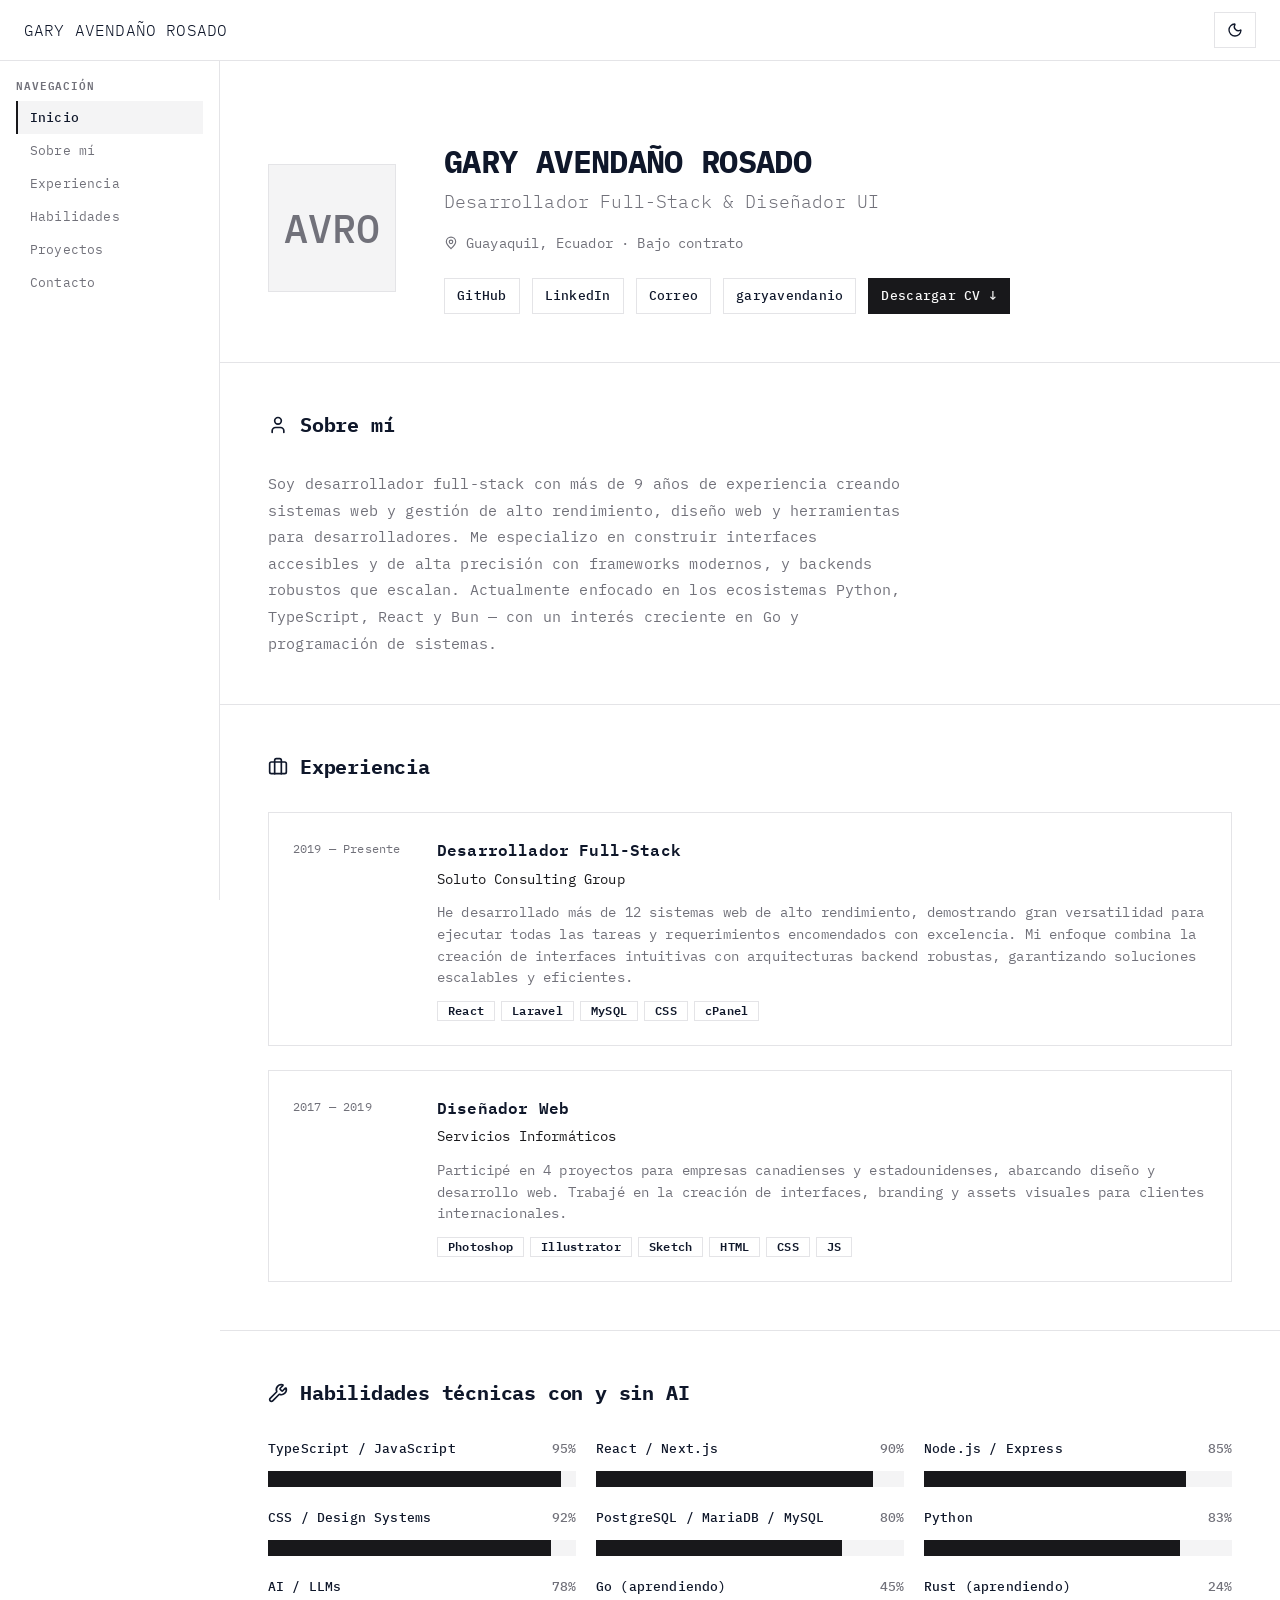
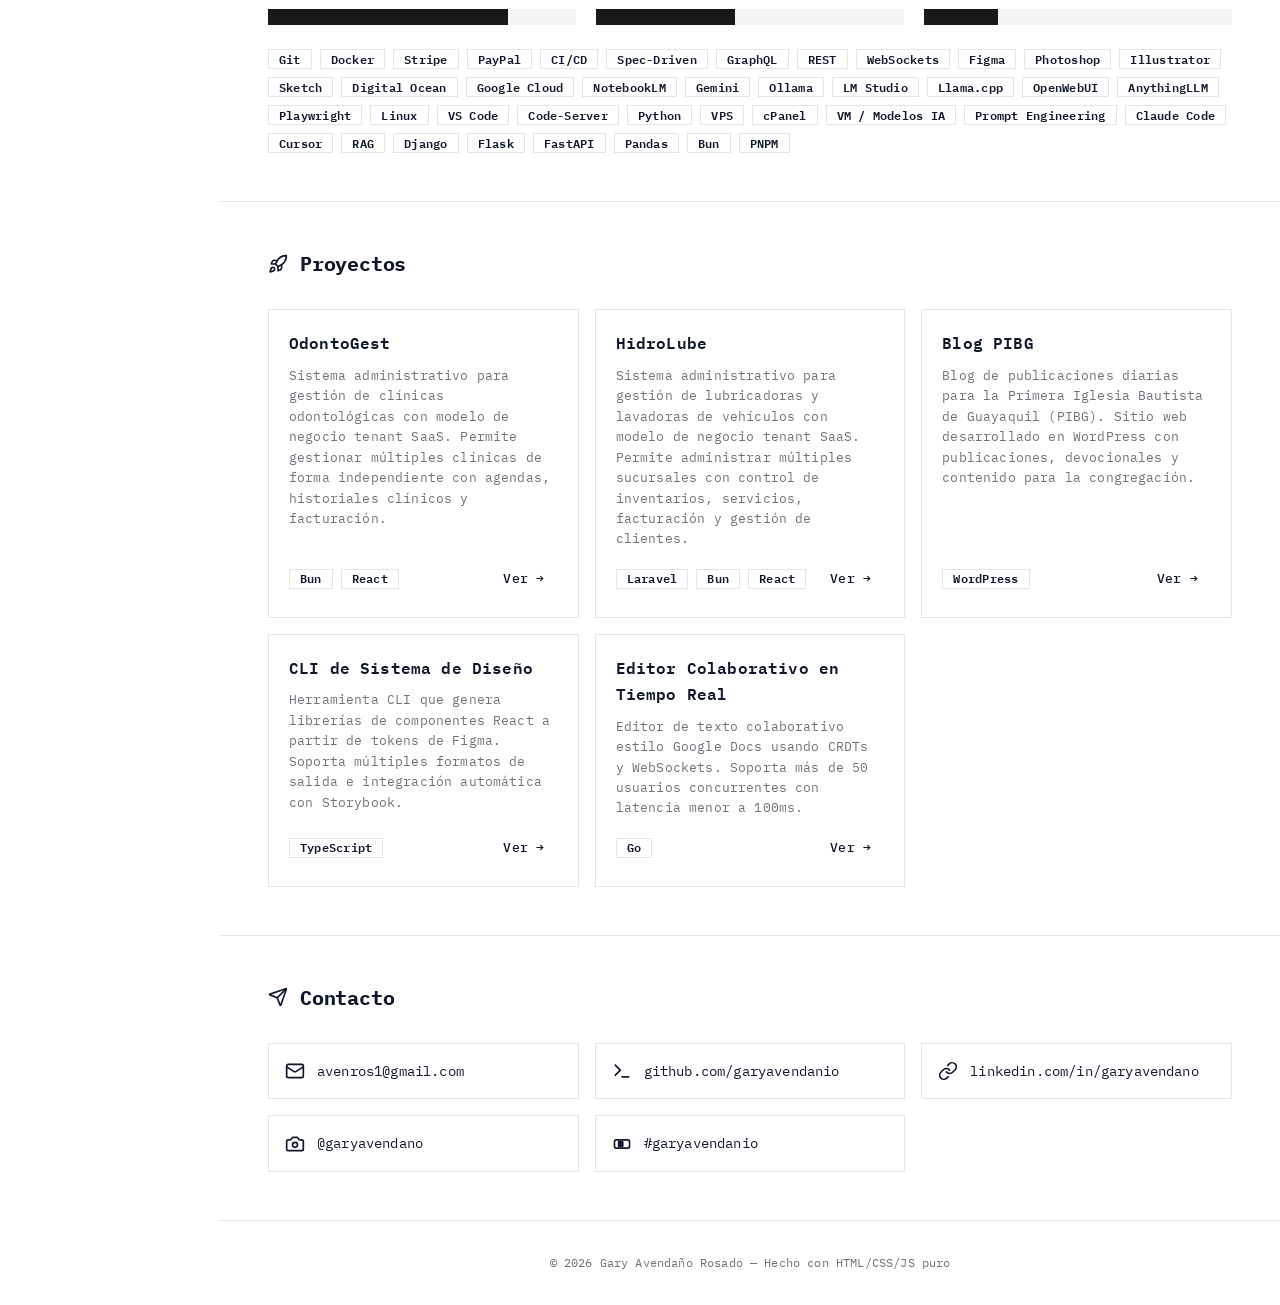
==== commit 9b69cb46: "style: limpiar texto de enlace de Behance en contactos" ====
--- a/index.html
+++ b/index.html
@@ -454,7 +454,7 @@
             </a>
             <a href="https://www.behance.net/garyavendanio" class="cv-contact-item" target="_blank">
                 <span class="cv-contact-icon"><svg xmlns="http://www.w3.org/2000/svg" width="24" height="24" viewBox="0 0 24 24" fill="none" stroke="currentColor" stroke-width="2" stroke-linecap="round" stroke-linejoin="round"><path d="M21 11.354V9a2 2 0 0 0-2-2H5a2 2 0 0 0-2 2v6a2 2 0 0 0 2 2h14a2 2 0 0 0 2-2v-2.354"/><path d="M12 11H8v2h4a1 1 0 0 0 0-2z"/><path d="M12 9H8v2h4a1 1 0 0 0 0-2z"/><path d="M12 13H8v2h4a1 1 0 0 0 0-2z"/></svg></span>
-                <span>behance.net/garyavendano</span>
+                <span>#garyavendanio</span>
             </a>
         </div>
     </section>
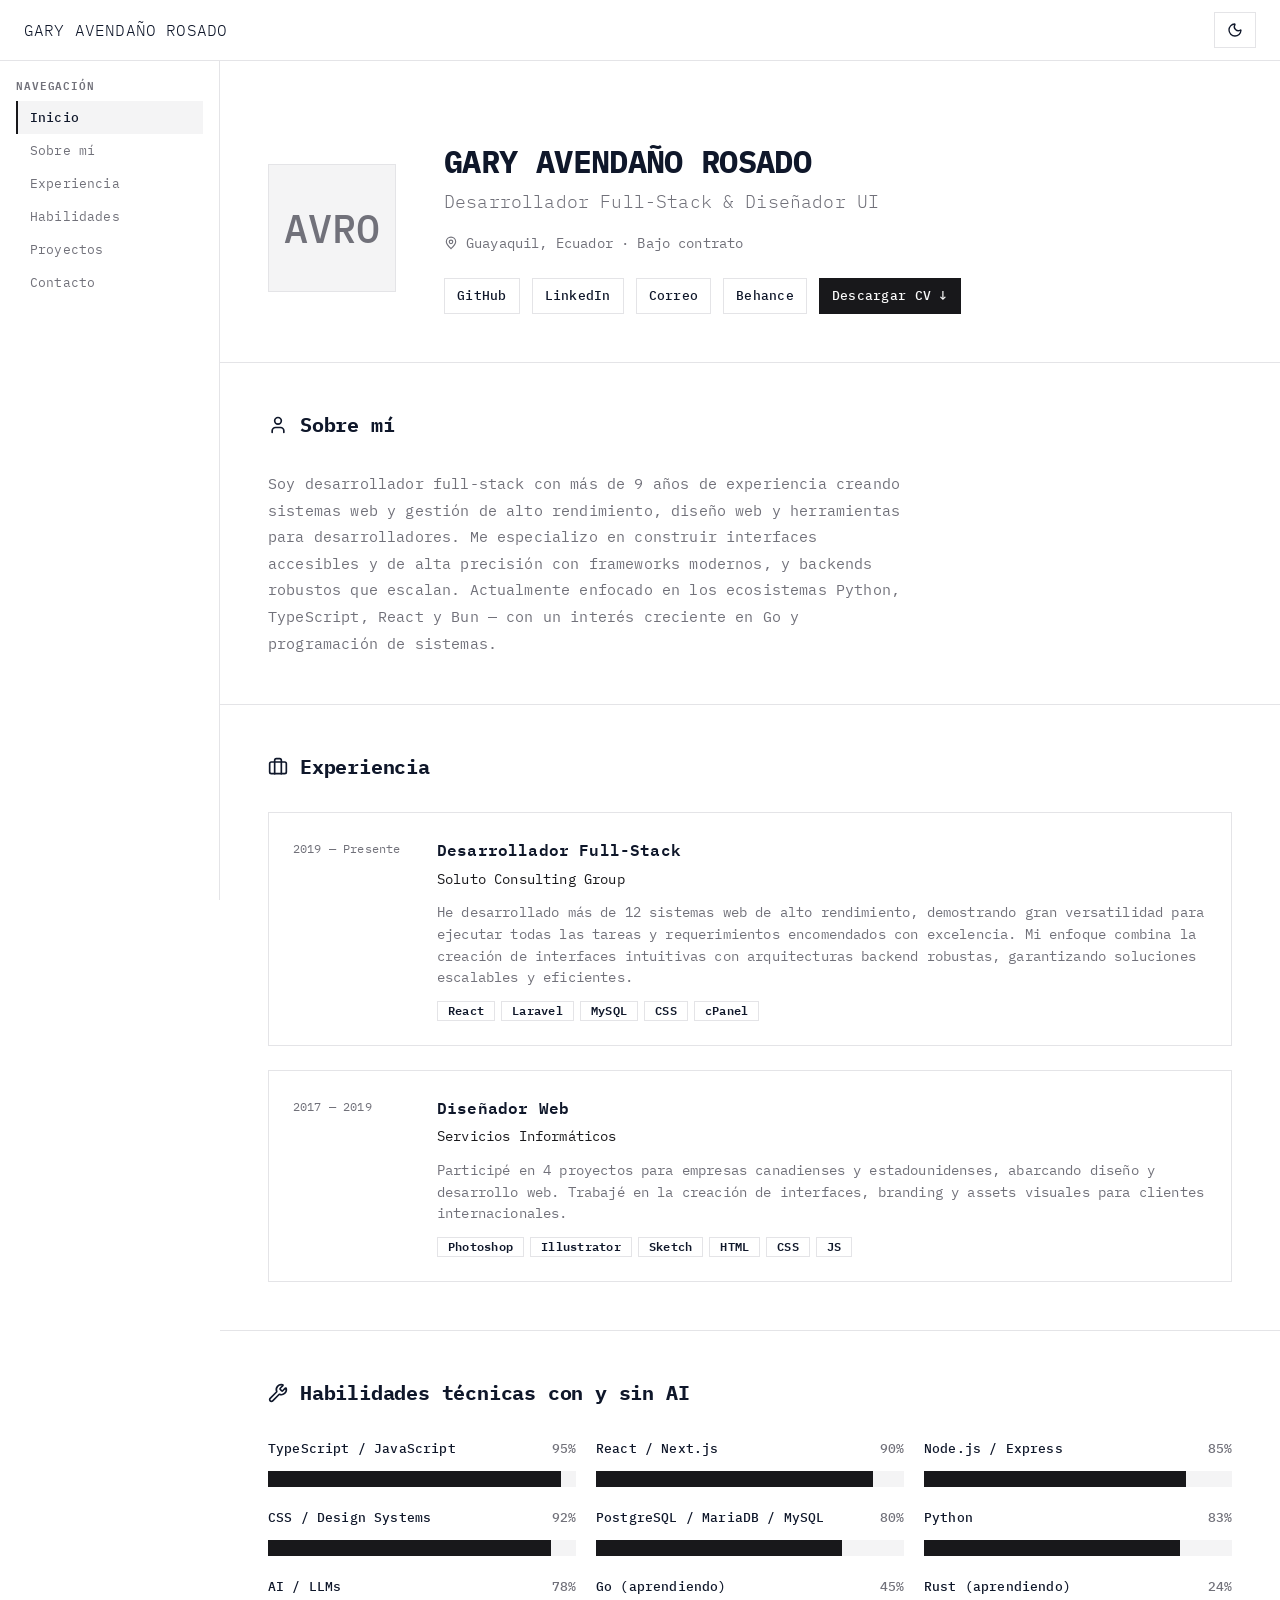
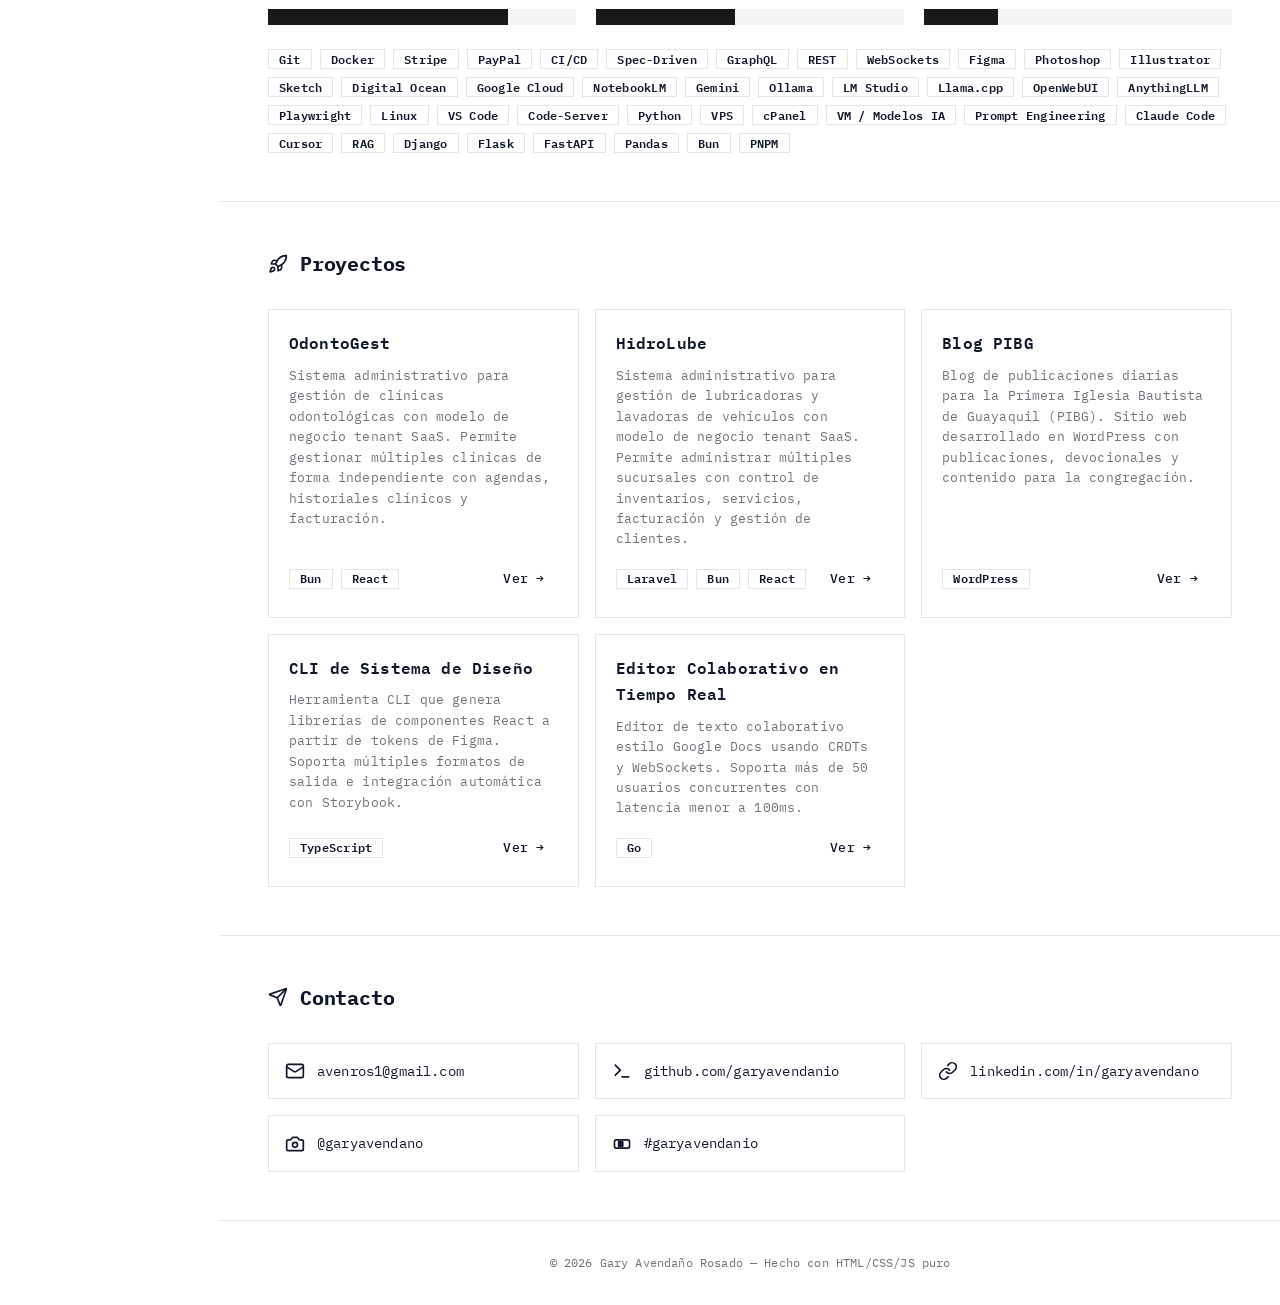
==== commit 0f6cda95: "style: renombrar botón Behance a 'Behance' en el hero" ====
--- a/index.html
+++ b/index.html
@@ -182,7 +182,7 @@
                 <a href="https://github.com/garyavendanio" class="btn btn-outline btn-sm" target="_blank">GitHub</a>
                 <a href="https://linkedin.com/in/garyavendano" class="btn btn-outline btn-sm" target="_blank">LinkedIn</a>
                 <a href="mailto:avenros1@gmail.com" class="btn btn-outline btn-sm">Correo</a>
-                <a href="https://www.behance.net/garyavendanio" class="btn btn-outline btn-sm" target="_blank">garyavendanio</a>
+                <a href="https://www.behance.net/garyavendanio" class="btn btn-outline btn-sm" target="_blank">Behance</a>
                 <a href="#" class="btn btn-sm">Descargar CV ↓</a>
             </div>
         </div>
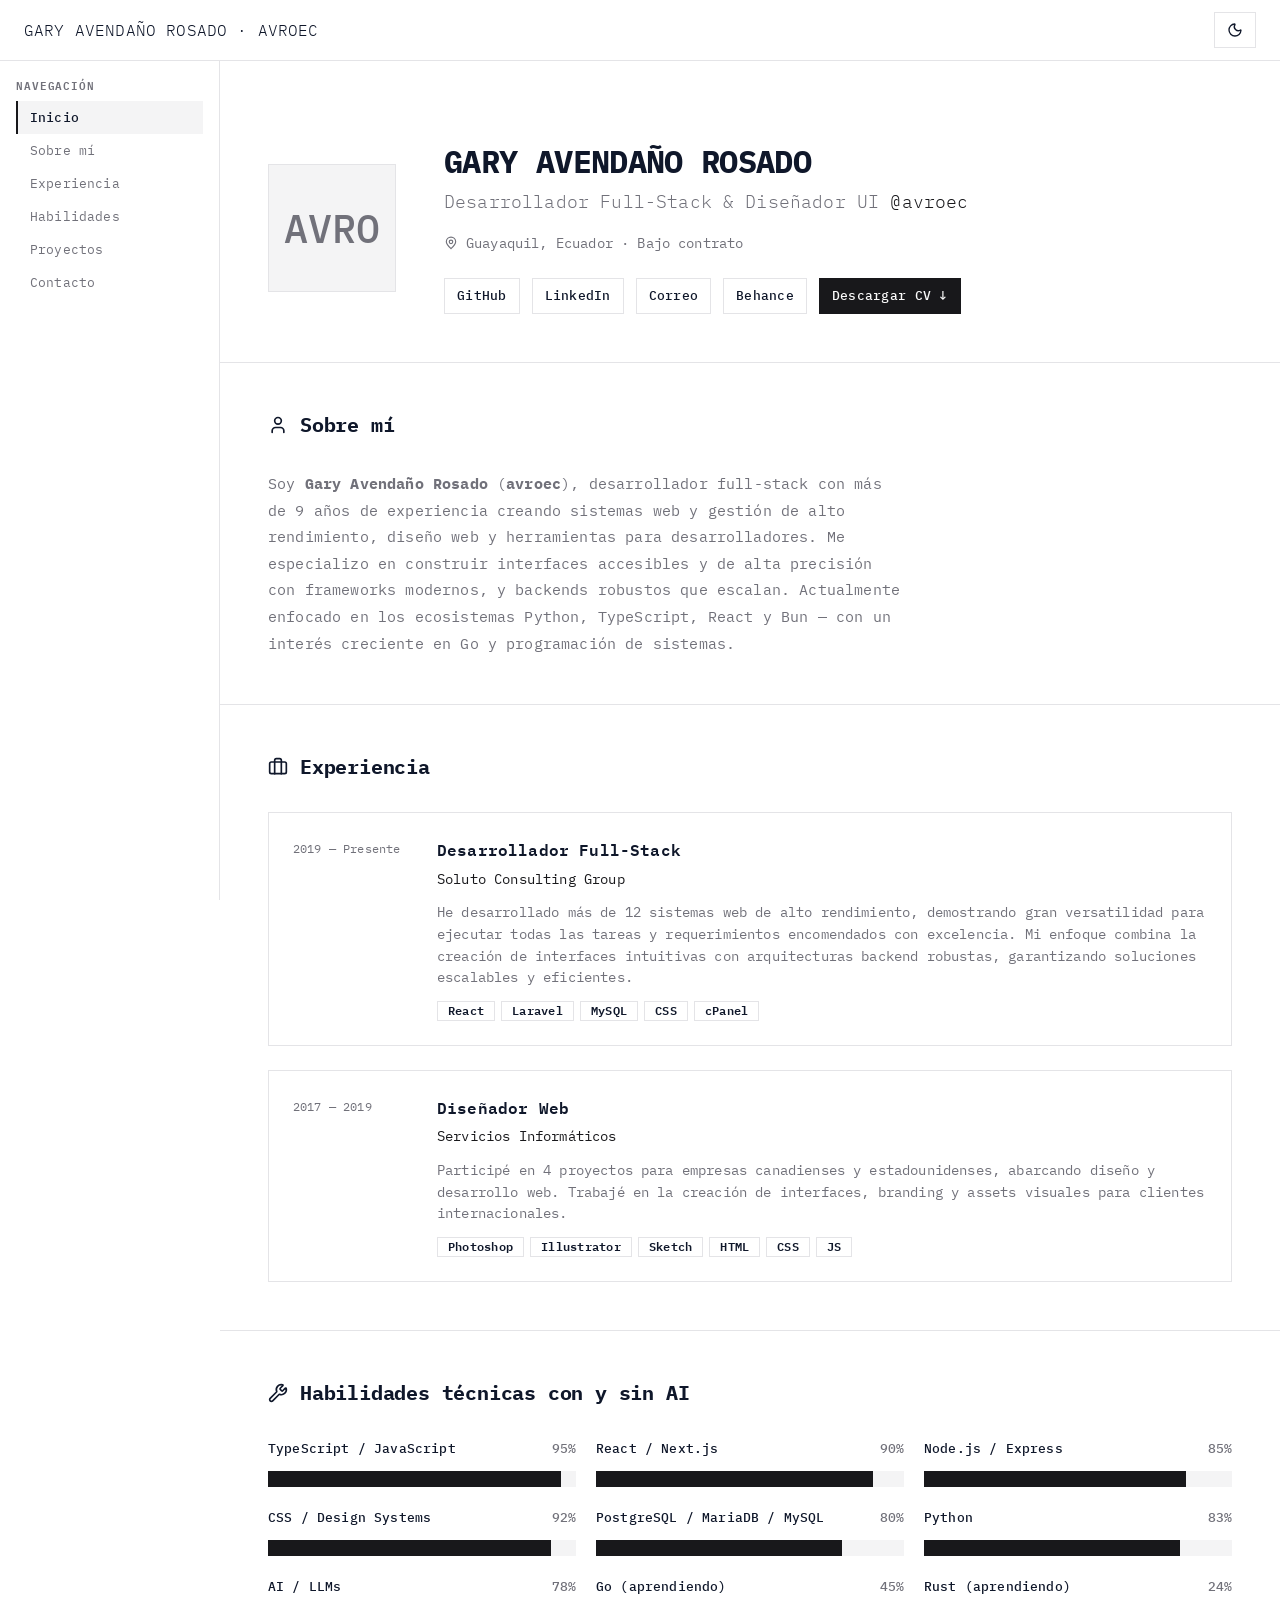
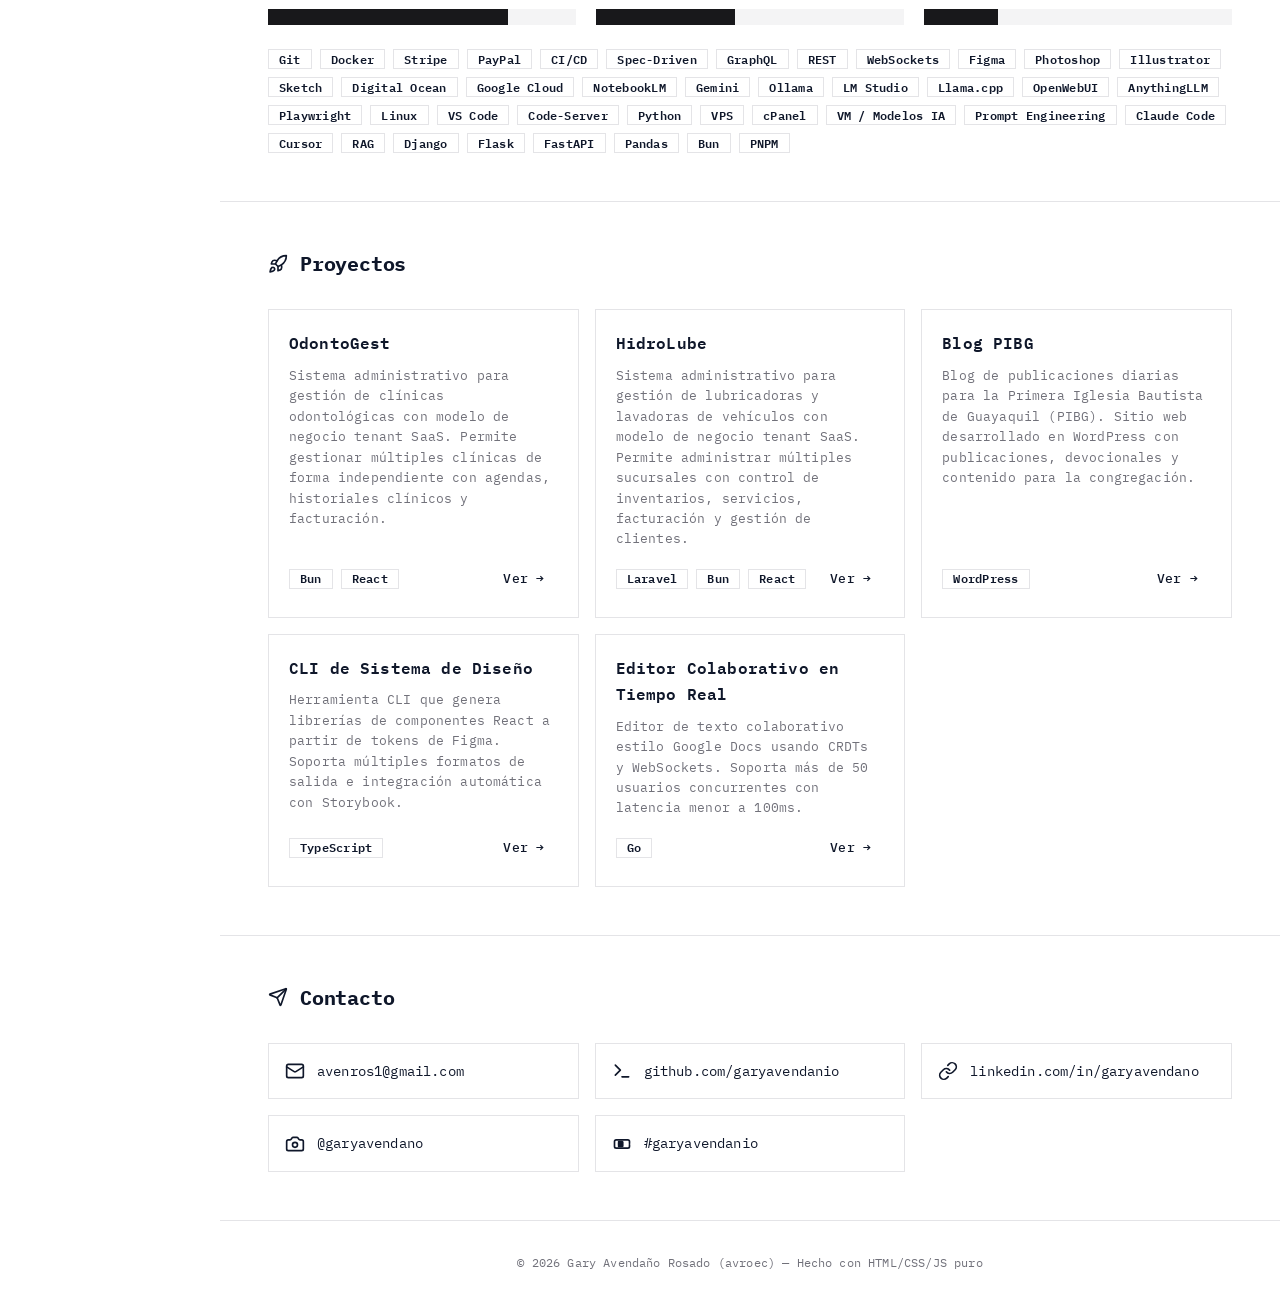
==== commit 9646d280: "feat: SEO completo — OG tags, Twitter Cards, JSON-LD, sitemap, robots.txt - Agregar Open Graph, Twit" ====
--- a/index.html
+++ b/index.html
@@ -3,8 +3,80 @@
 <head>
     <meta charset="UTF-8">
     <meta name="viewport" content="width=device-width, initial-scale=1.0">
-    <meta name="description" content="CV / Portafolio — Gary Avendaño Rosado, Desarrollador Full-Stack & Diseñador UI">
-    <title>Gary Avendaño Rosado — CV / Portafolio</title>
+
+    <!-- Primary SEO -->
+    <meta name="description" content="Gary Avendaño Rosado (avroec) — Desarrollador Full-Stack & Diseñador UI con 9+ años de experiencia. Portafolio, proyectos y contacto en Guayaquil, Ecuador.">
+    <meta name="keywords" content="Gary Avendaño Rosado, avroec, desarrollador full-stack, diseñador UI, Guayaquil, Ecuador, React, TypeScript, portafolio">
+    <meta name="author" content="Gary Avendaño Rosado">
+    <meta name="robots" content="index, follow">
+    <link rel="canonical" href="https://avroec.github.io">
+
+    <title>Gary Avendaño Rosado (avroec) — Desarrollador Full-Stack & Diseñador UI | Portafolio</title>
+
+    <!-- Open Graph / Facebook / LinkedIn -->
+    <meta property="og:type" content="website">
+    <meta property="og:url" content="https://avroec.github.io">
+    <meta property="og:title" content="Gary Avendaño Rosado (avroec) — Desarrollador Full-Stack & Diseñador UI">
+    <meta property="og:description" content="Portafolio profesional de Gary Avendaño Rosado (avroec). Desarrollador Full-Stack con 9+ años creando sistemas web de alto rendimiento.">
+    <meta property="og:image" content="https://avroec.github.io/og-image.png">
+    <meta property="og:image:width" content="1200">
+    <meta property="og:image:height" content="630">
+    <meta property="og:image:alt" content="AVRO — Gary Avendaño Rosado, Desarrollador Full-Stack & Diseñador UI">
+    <meta property="og:site_name" content="avroec — Gary Avendaño Rosado">
+    <meta property="og:locale" content="es_EC">
+
+    <!-- Twitter Card -->
+    <meta name="twitter:card" content="summary_large_image">
+    <meta name="twitter:url" content="https://avroec.github.io">
+    <meta name="twitter:title" content="Gary Avendaño Rosado (avroec) — Desarrollador Full-Stack & Diseñador UI">
+    <meta name="twitter:description" content="Portafolio profesional de Gary Avendaño Rosado (avroec). Desarrollador Full-Stack con 9+ años de experiencia.">
+    <meta name="twitter:image" content="https://avroec.github.io/og-image.png">
+    <meta name="twitter:image:alt" content="AVRO — Gary Avendaño Rosado, Desarrollador Full-Stack & Diseñador UI">
+
+    <!-- JSON-LD Structured Data -->
+    <script type="application/ld+json">
+    {
+      "@context": "https://schema.org",
+      "@type": "Person",
+      "name": "Gary Avendaño Rosado",
+      "alternateName": "avroec",
+      "givenName": "Gary",
+      "familyName": "Avendaño Rosado",
+      "url": "https://avroec.github.io",
+      "jobTitle": "Desarrollador Full-Stack & Diseñador UI",
+      "image": "https://avroec.github.io/og-image.png",
+      "email": "avenros1@gmail.com",
+      "address": {
+        "@type": "PostalAddress",
+        "addressLocality": "Guayaquil",
+        "addressCountry": "EC"
+      },
+      "sameAs": [
+        "https://github.com/garyavendanio",
+        "https://linkedin.com/in/garyavendano",
+        "https://www.behance.net/garyavendanio",
+        "https://www.instagram.com/garyavendano"
+      ],
+      "knowsAbout": [
+        "Desarrollo Full-Stack",
+        "Diseño UI",
+        "TypeScript",
+        "React",
+        "Python",
+        "Node.js"
+      ]
+    }
+    </script>
+    <script type="application/ld+json">
+    {
+      "@context": "https://schema.org",
+      "@type": "WebSite",
+      "name": "avroec — Gary Avendaño Rosado",
+      "url": "https://avroec.github.io",
+      "description": "Portafolio profesional de Gary Avendaño Rosado (avroec). Desarrollador Full-Stack & Diseñador UI.",
+      "inLanguage": "es"
+    }
+    </script>
     <link rel="preconnect" href="https://fonts.googleapis.com">
     <link rel="preconnect" href="https://fonts.gstatic.com" crossorigin>
     <link href="https://fonts.googleapis.com/css2?family=IBM+Plex+Mono:wght@400;500;600;700&display=swap" rel="stylesheet">
@@ -146,7 +218,7 @@
 
 <!-- ===== HEADER ===== -->
 <header class="cv-header">
-    <span class="cv-header-name">Gary Avendaño Rosado</span>
+    <span class="cv-header-name">Gary Avendaño Rosado · avroec</span>
     <div class="cv-header-actions">
         <button class="btn btn-outline btn-sm" id="themeToggle" aria-label="Cambiar tema">🌙</button>
     </div>
@@ -173,7 +245,7 @@
         </div>
         <div class="cv-hero-right">
             <h1 class="cv-hero-name">Gary Avendaño Rosado</h1>
-            <p class="cv-hero-role">Desarrollador Full-Stack &amp; Diseñador UI</p>
+            <p class="cv-hero-role">Desarrollador Full-Stack &amp; Diseñador UI <span style="color:var(--primary);">@avroec</span></p>
             <p class="cv-hero-location">
                 <svg xmlns="http://www.w3.org/2000/svg" width="14" height="14" viewBox="0 0 24 24" fill="none" stroke="currentColor" stroke-width="2"><circle cx="12" cy="10" r="3"/><path d="M12 21.7C17.3 17 20 13 20 10a8 8 0 1 0-16 0c0 3 2.7 7 8 11.7z"/></svg>
                 Guayaquil, Ecuador · Bajo contrato
@@ -195,7 +267,7 @@
             <h2 class="cv-section-title">Sobre mí</h2>
         </div>
         <p class="cv-about-text">
-            Soy desarrollador full-stack con más de 9 años de experiencia creando sistemas web y gestión de alto rendimiento, diseño web y herramientas para desarrolladores. 
+            Soy <strong>Gary Avendaño Rosado</strong> (<strong>avroec</strong>), desarrollador full-stack con más de 9 años de experiencia creando sistemas web y gestión de alto rendimiento, diseño web y herramientas para desarrolladores. 
             Me especializo en construir interfaces accesibles y de alta precisión con frameworks modernos, y backends robustos que escalan. 
             Actualmente enfocado en los ecosistemas Python, TypeScript, React y Bun — con un interés creciente en Go y programación de sistemas.
         </p>
@@ -461,7 +533,7 @@
 
     <!-- ===== FOOTER ===== -->
     <footer class="cv-footer">
-        <span>© 2026 Gary Avendaño Rosado — Hecho con HTML/CSS/JS puro</span>
+        <span>© 2026 Gary Avendaño Rosado (avroec) — Hecho con HTML/CSS/JS puro</span>
     </footer>
 
 </main>
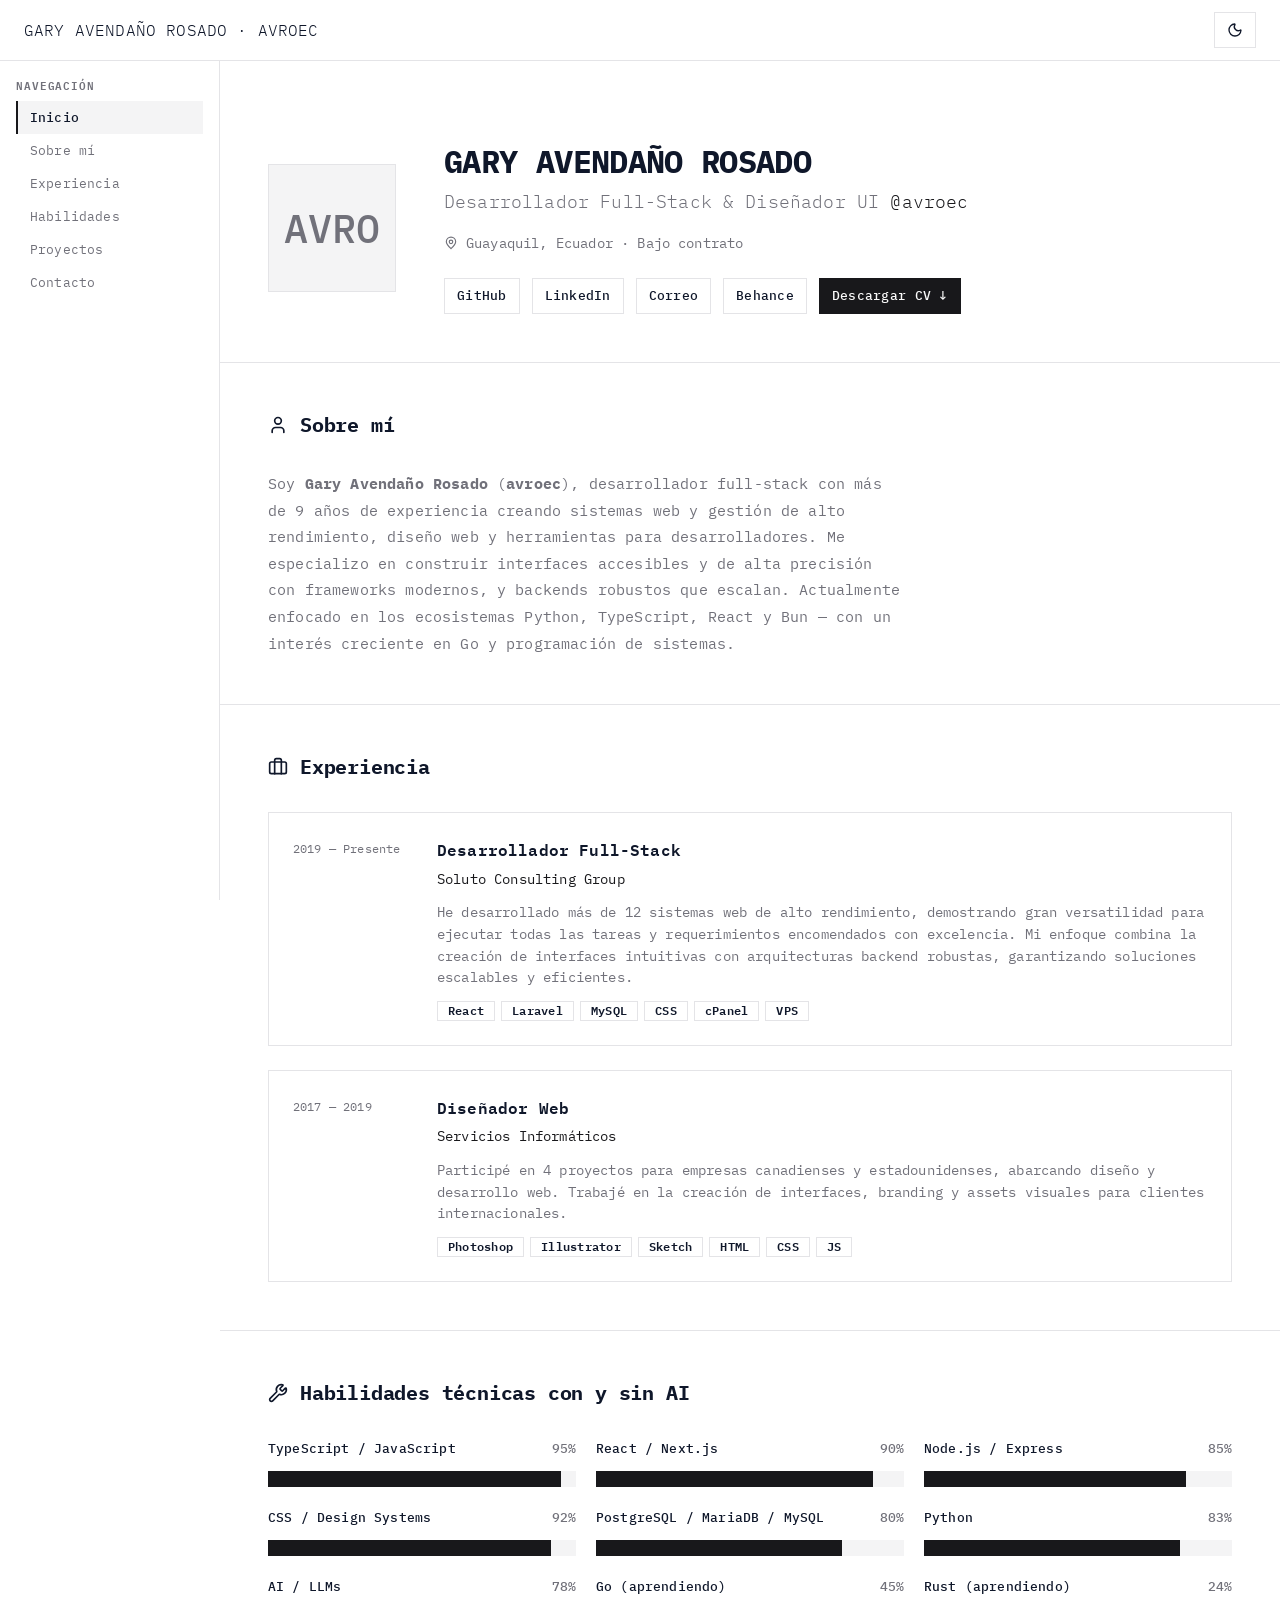
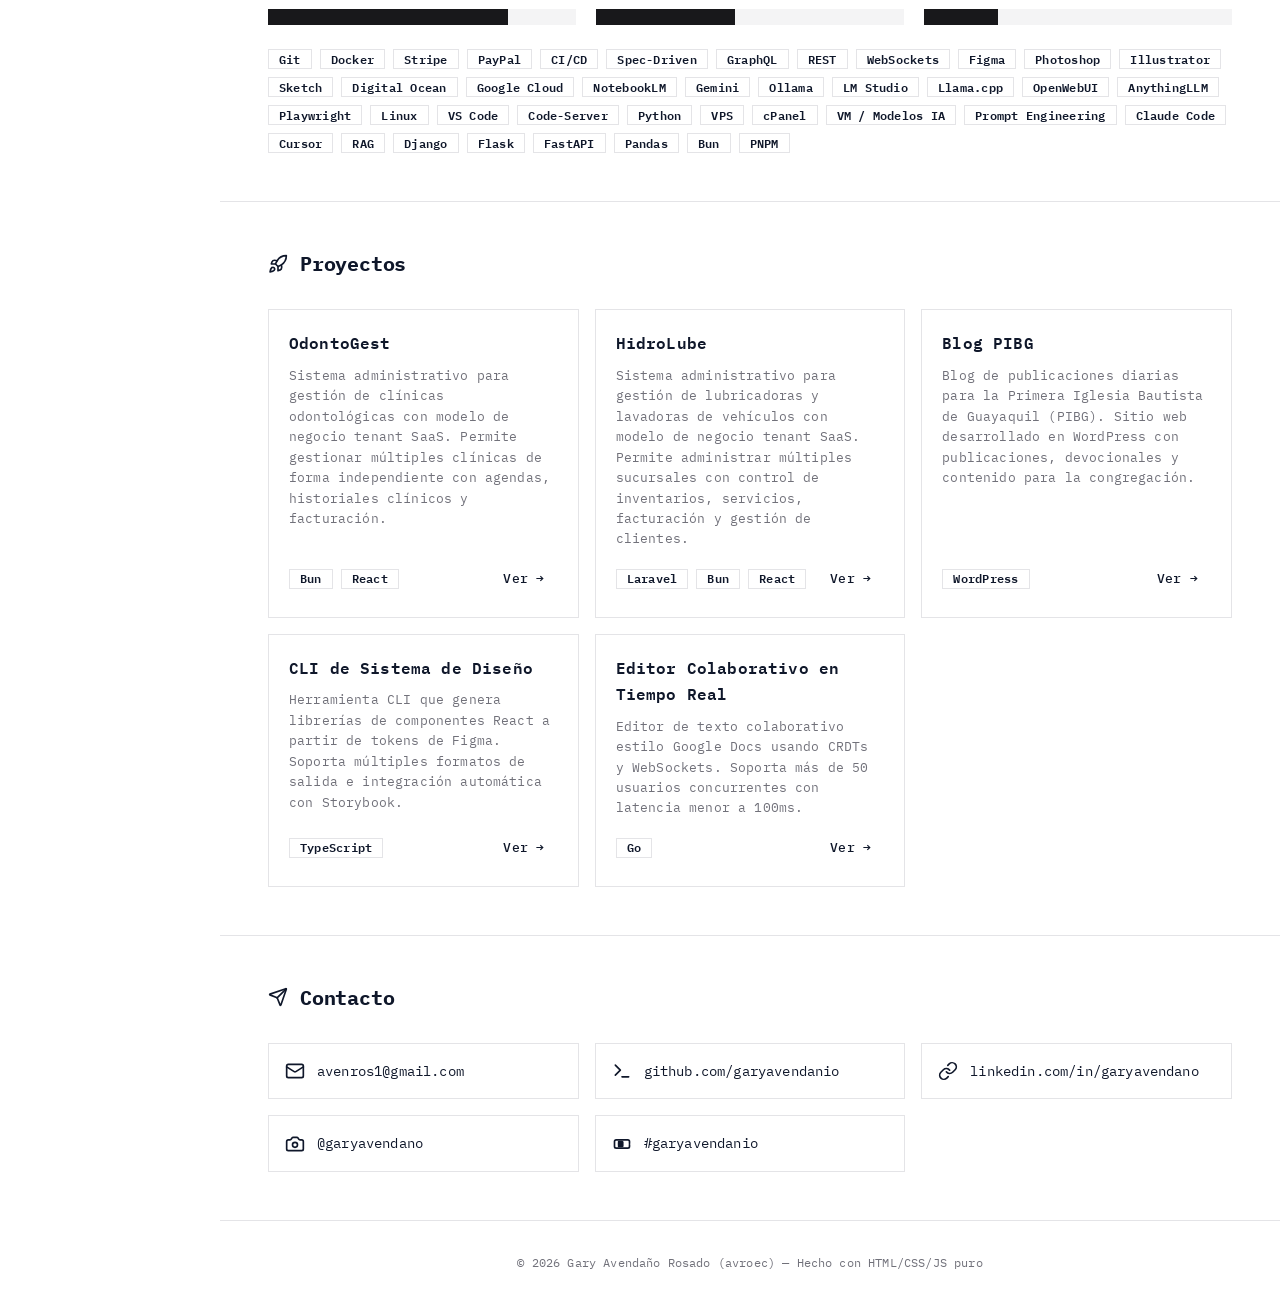
==== commit e2ddbafb: "feat: agregar badge VPS en experiencia Soluto Consulting Group" ====
--- a/index.html
+++ b/index.html
@@ -295,6 +295,7 @@
                         <span class="badge badge-outline">MySQL</span>
                         <span class="badge badge-outline">CSS</span>
                         <span class="badge badge-outline">cPanel</span>
+                        <span class="badge badge-outline">VPS</span>
                     </div>
                 </div>
             </div>
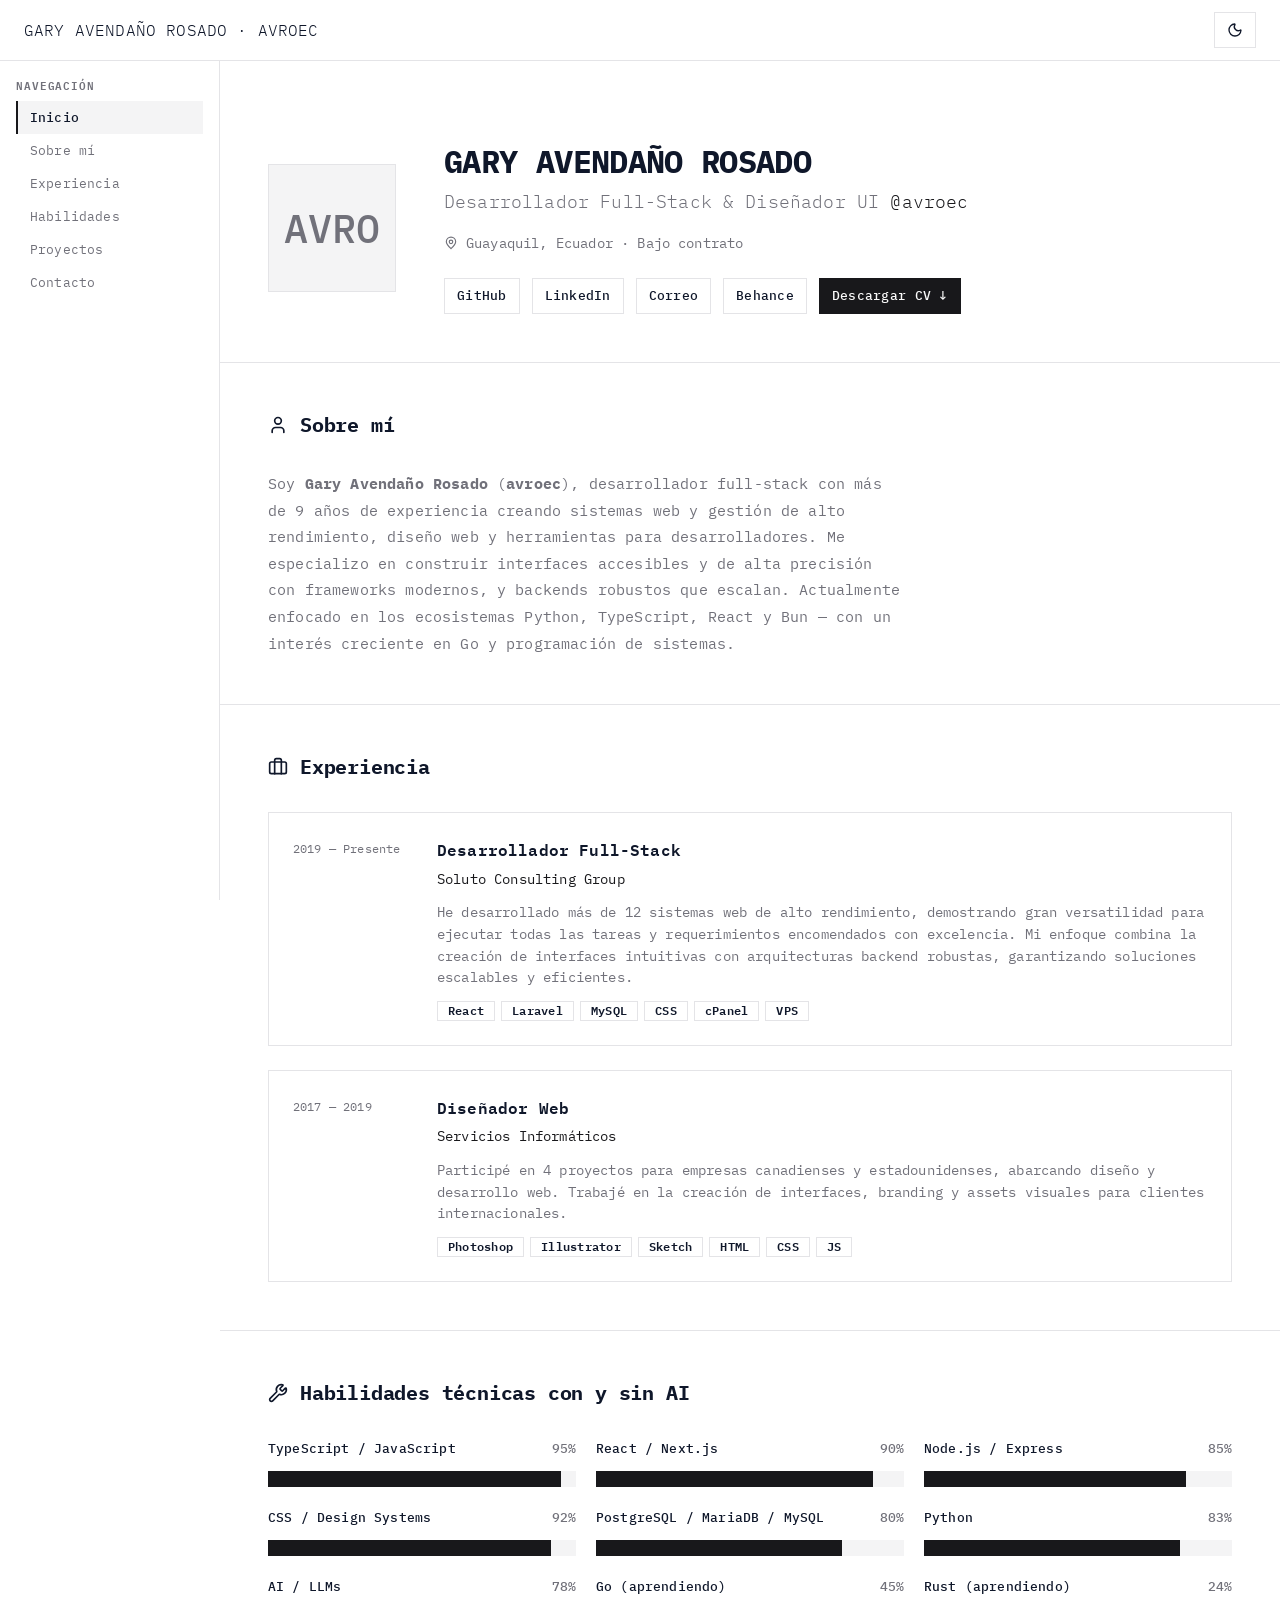
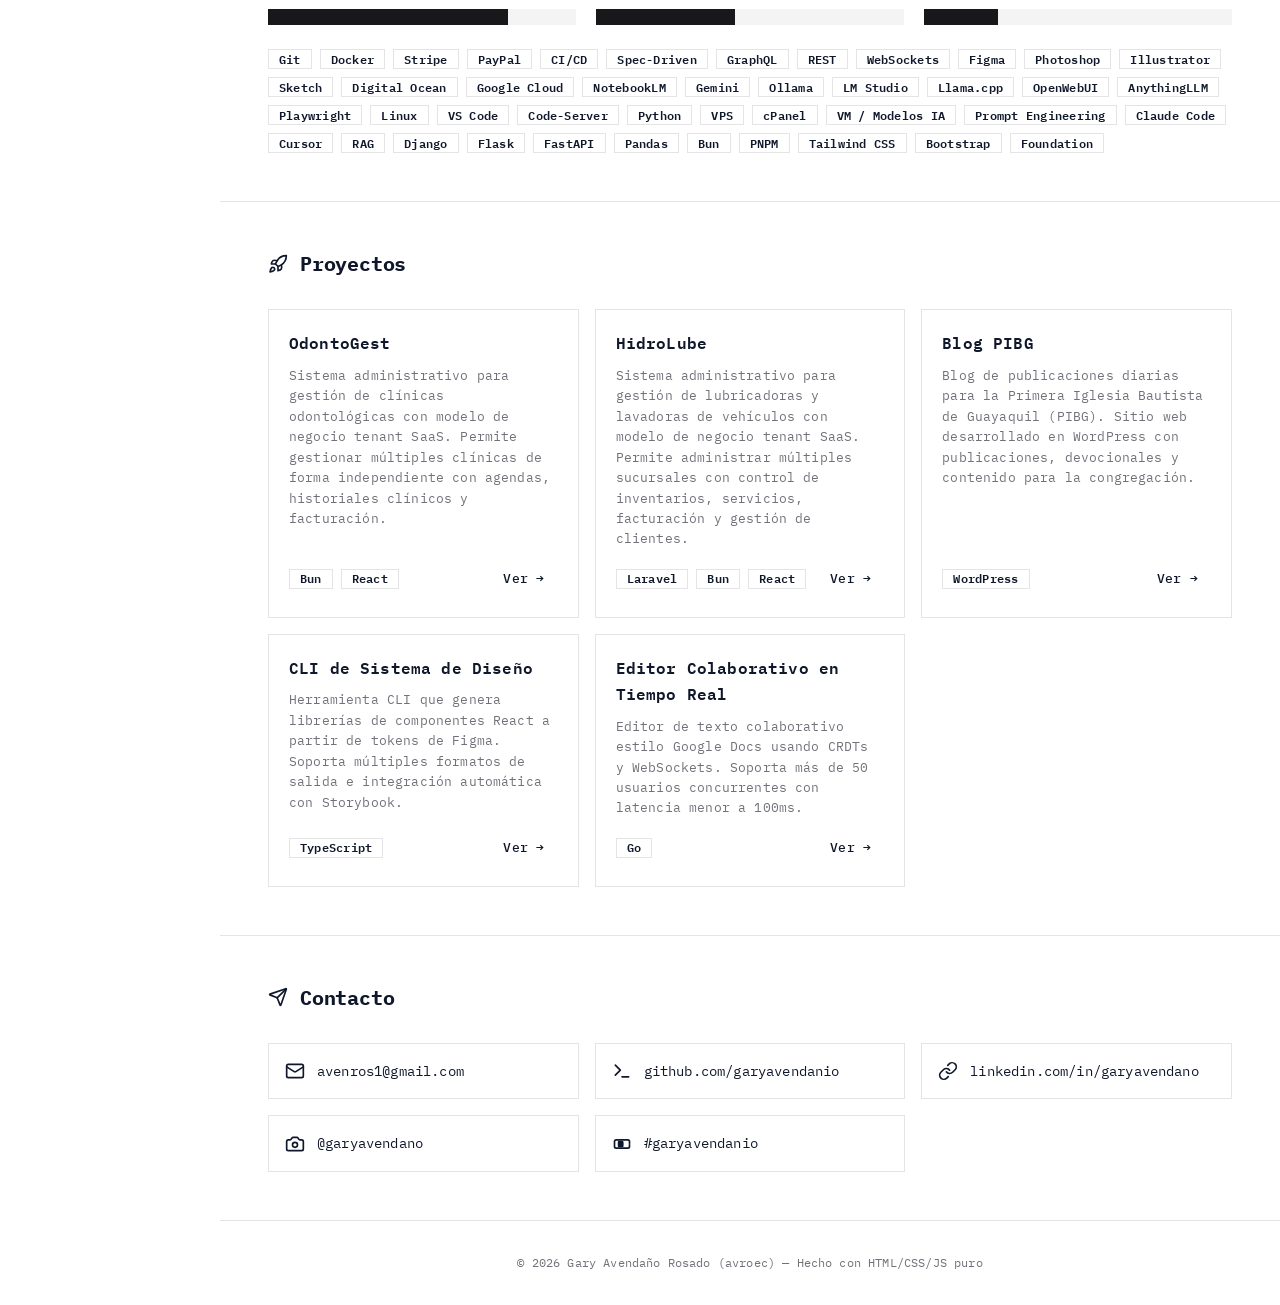
==== commit 568c836b: "feat: agregar badges Tailwind CSS, Bootstrap y Foundation en habilidades" ====
--- a/index.html
+++ b/index.html
@@ -411,6 +411,9 @@
             <span class="badge badge-outline">Pandas</span>
             <span class="badge badge-outline">Bun</span>
             <span class="badge badge-outline">PNPM</span>
+            <span class="badge badge-outline">Tailwind CSS</span>
+            <span class="badge badge-outline">Bootstrap</span>
+            <span class="badge badge-outline">Foundation</span>
         </div>
     </section>
 
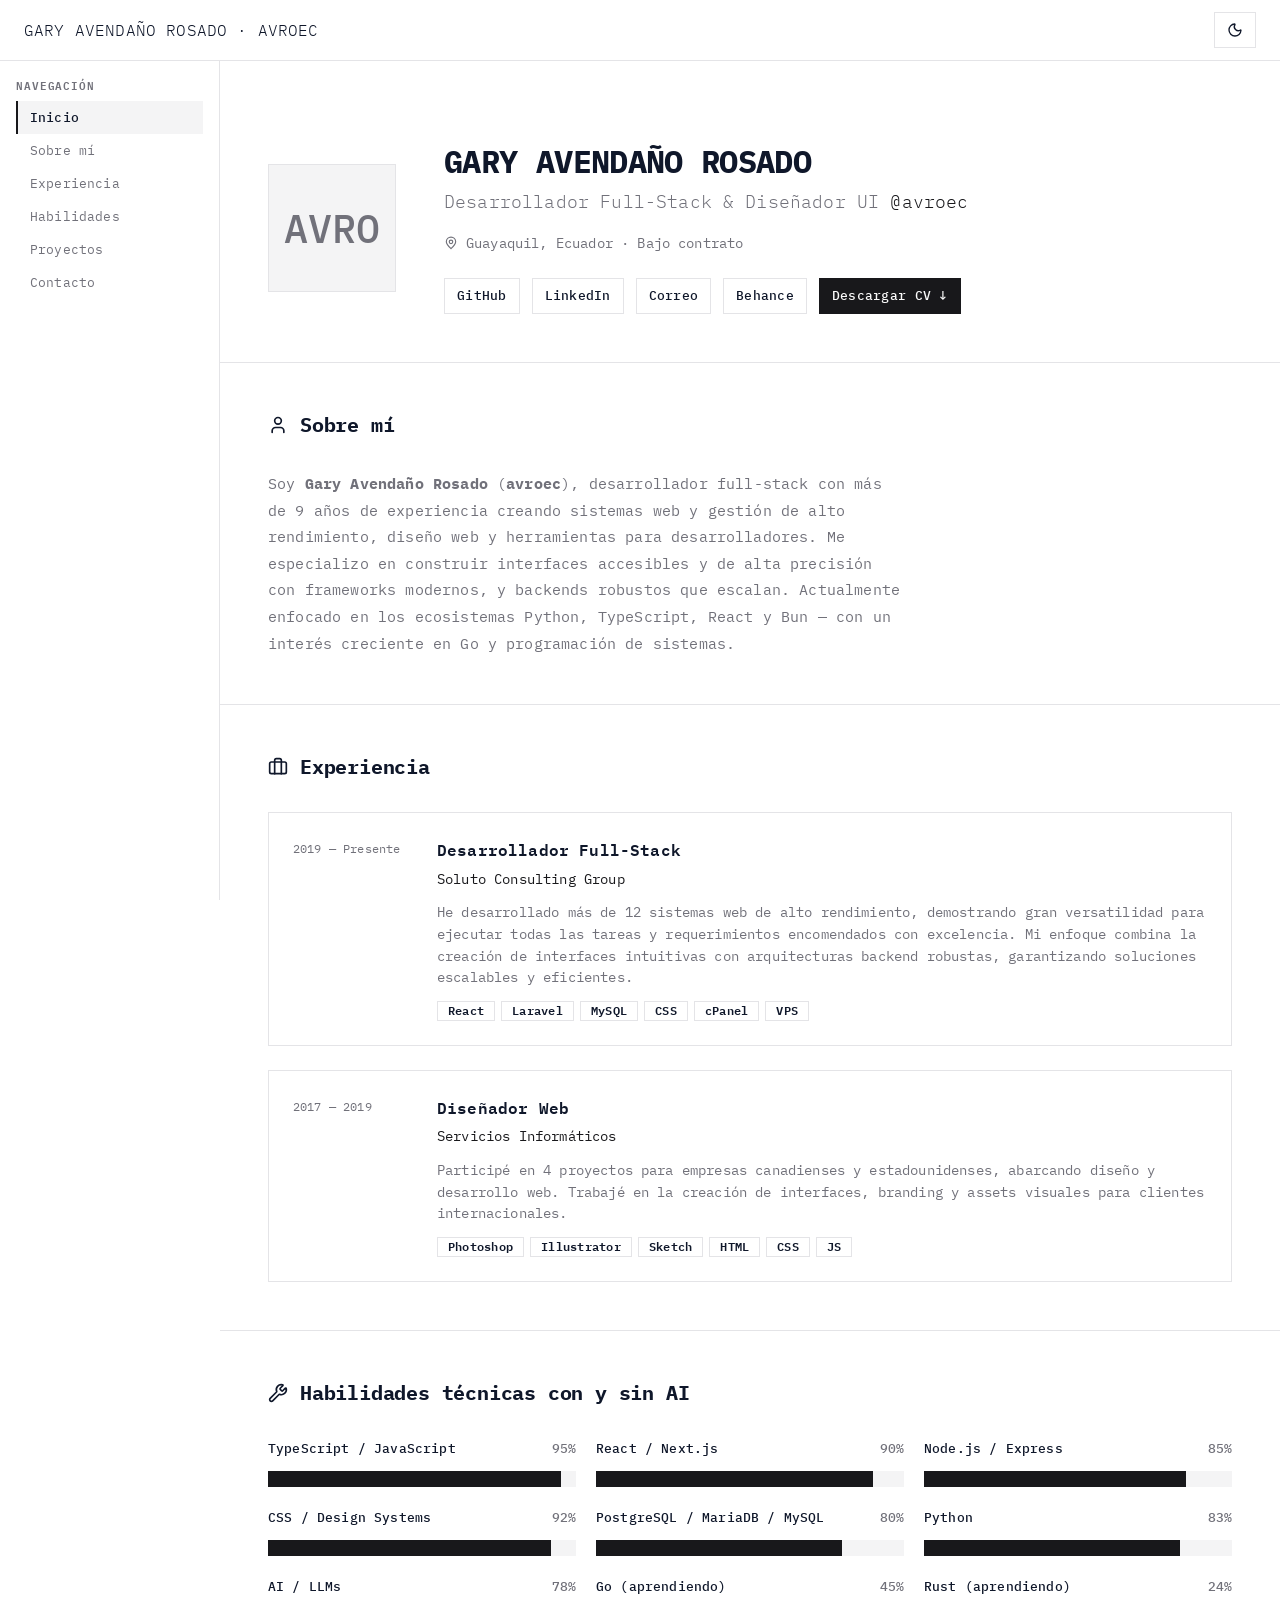
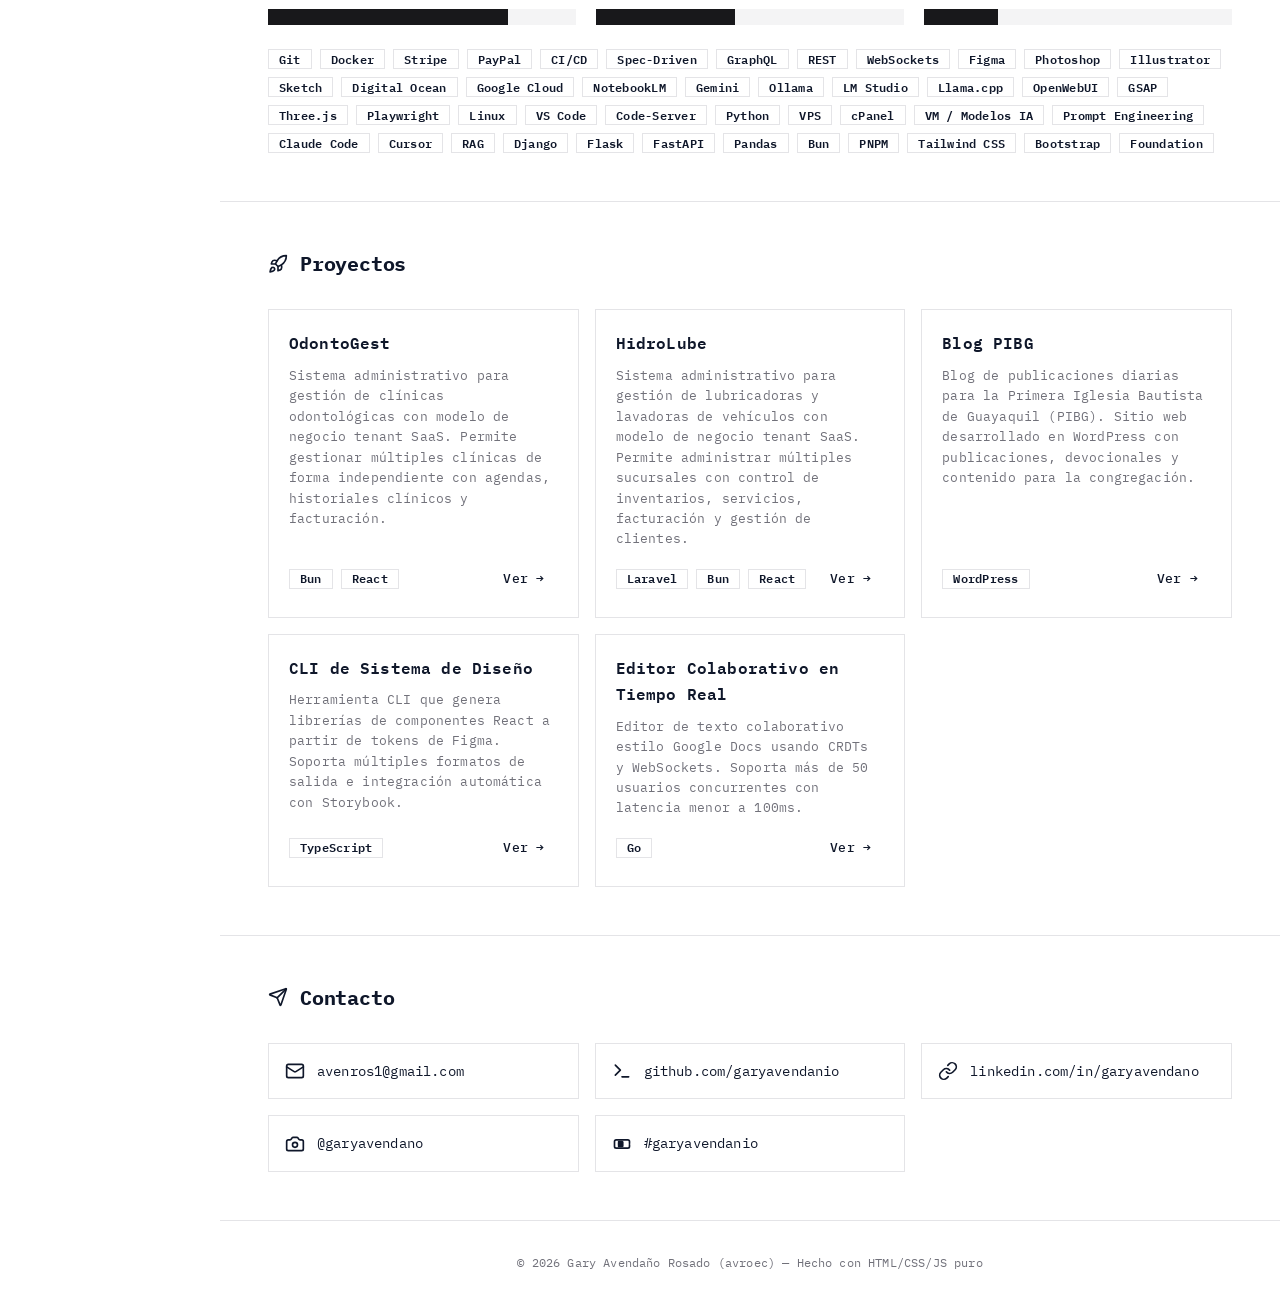
==== commit 350f88cd: "feat: agregar GSAP y Three.js, eliminar AnythingLLM de habilidades" ====
--- a/index.html
+++ b/index.html
@@ -392,7 +392,8 @@
             <span class="badge badge-outline">LM Studio</span>
             <span class="badge badge-outline">Llama.cpp</span>
             <span class="badge badge-outline">OpenWebUI</span>
-            <span class="badge badge-outline">AnythingLLM</span>
+            <span class="badge badge-outline">GSAP</span>
+            <span class="badge badge-outline">Three.js</span>
             <span class="badge badge-outline">Playwright</span>
             <span class="badge badge-outline">Linux</span>
             <span class="badge badge-outline">VS Code</span>
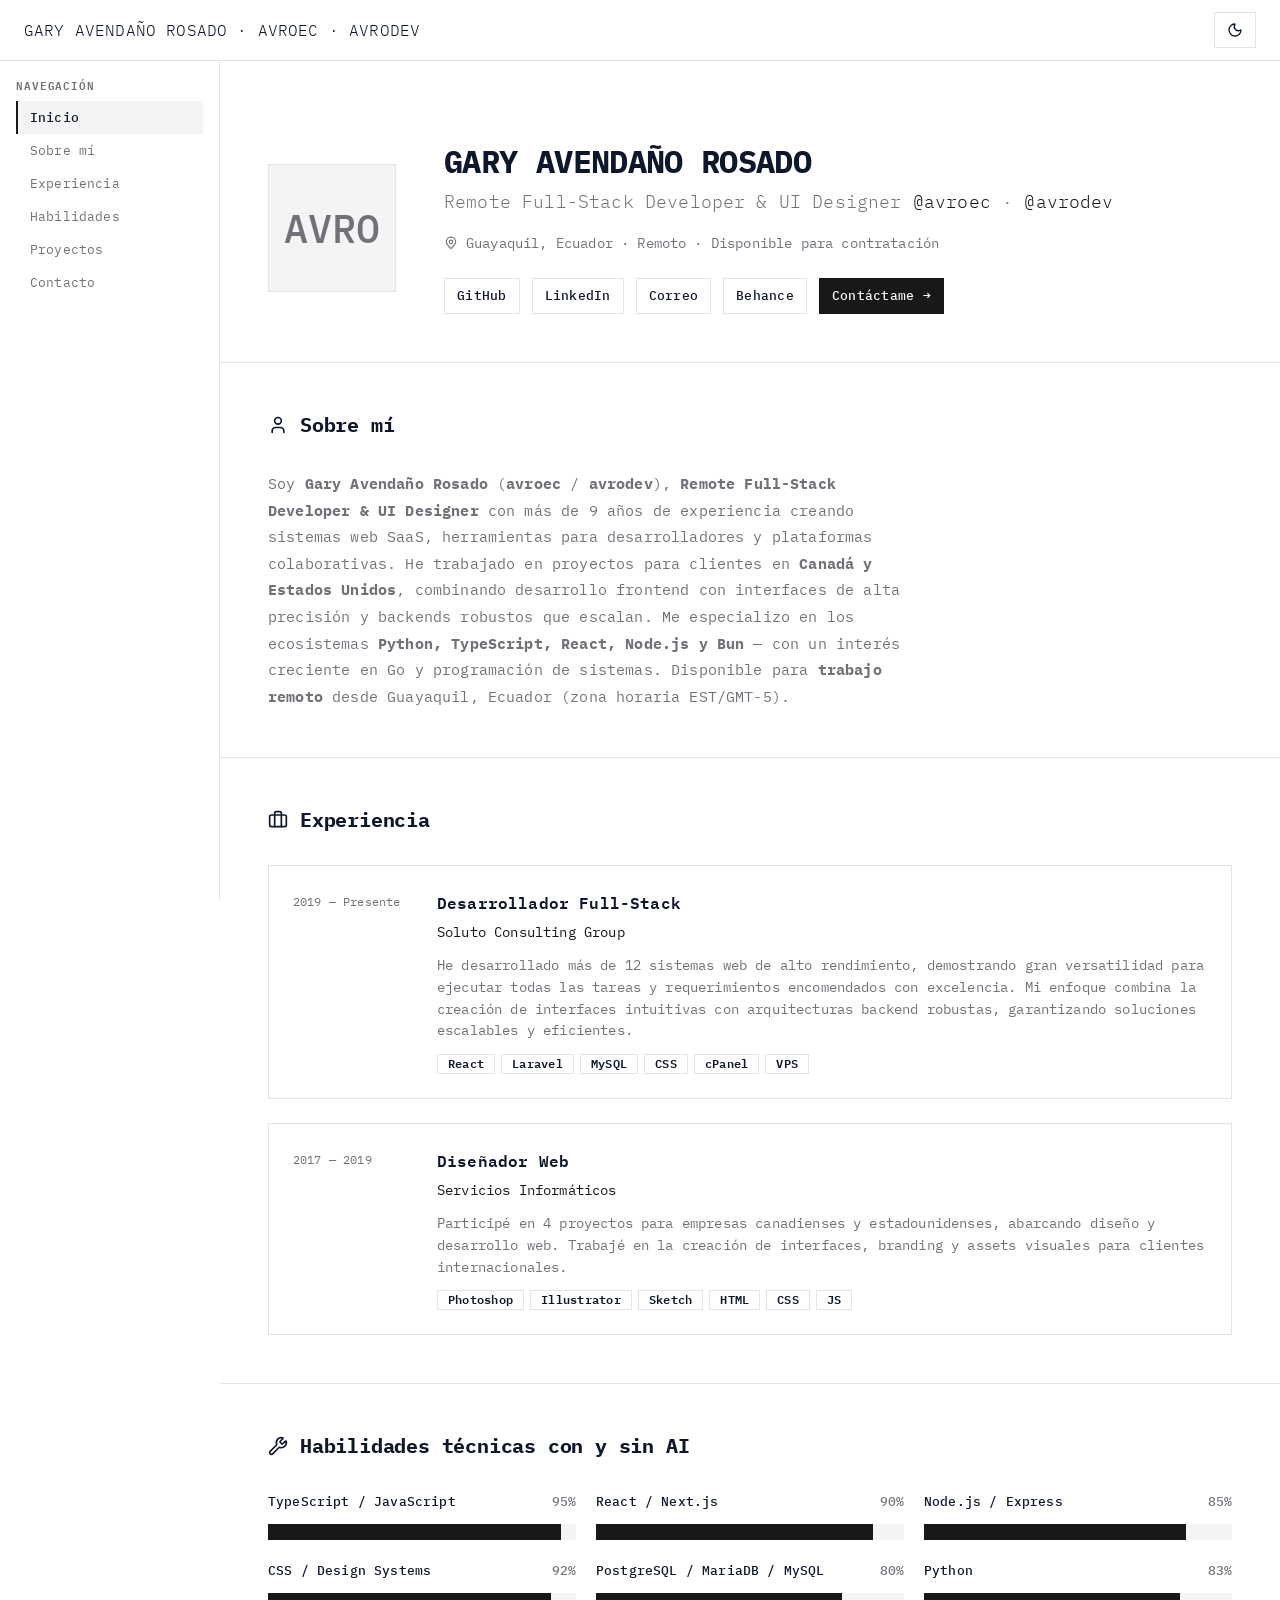
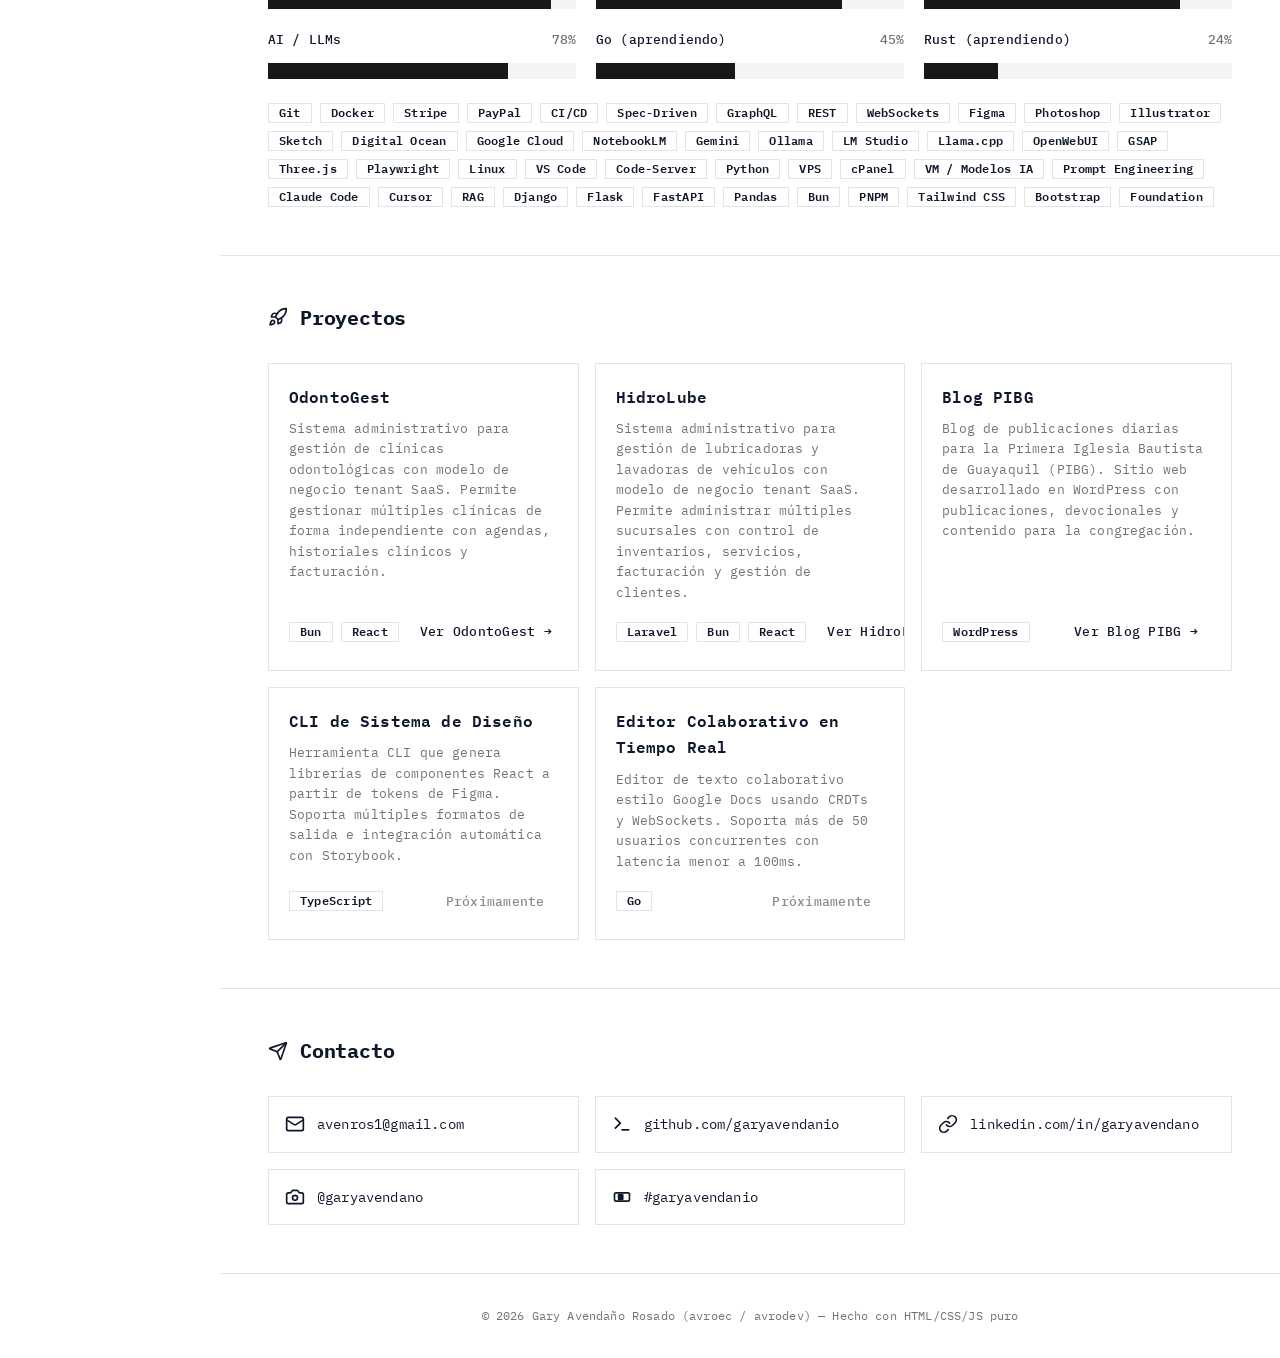
==== commit ba879695: "feat: agregar alias avrodev a meta tags, JSON-LD, header, hero, about y footer; optimizar keywords S" ====
--- a/index.html
+++ b/index.html
@@ -5,76 +5,88 @@
     <meta name="viewport" content="width=device-width, initial-scale=1.0">
 
     <!-- Primary SEO -->
-    <meta name="description" content="Gary Avendaño Rosado (avroec) — Desarrollador Full-Stack & Diseñador UI con 9+ años de experiencia. Portafolio, proyectos y contacto en Guayaquil, Ecuador.">
-    <meta name="keywords" content="Gary Avendaño Rosado, avroec, desarrollador full-stack, diseñador UI, Guayaquil, Ecuador, React, TypeScript, portafolio">
+    <meta name="description" content="Gary Avendaño Rosado (avroec / avrodev) — Remote Full-Stack Developer &amp; UI Designer en Ecuador. 9+ años creando SaaS escalables. Disponible para contratación remota.">
+    <meta name="keywords" content="Gary Avendaño Rosado, avroec, avrodev, remote full-stack developer, desarrollador full-stack, UI designer, diseñador UI, Guayaquil, Ecuador, React, TypeScript, Node.js, Python, Docker, PostgreSQL, SaaS, nearshore developer, LATAM developer, freelance, portafolio, trabajo remoto">
     <meta name="author" content="Gary Avendaño Rosado">
     <meta name="robots" content="index, follow">
     <link rel="canonical" href="https://avroec.github.io">
-
-    <title>Gary Avendaño Rosado (avroec) — Desarrollador Full-Stack & Diseñador UI | Portafolio</title>
+    <link rel="icon" href="favicon.svg" type="image/svg+xml">
+
+    <title>Gary Avendaño Rosado (avroec / avrodev) | Remote Full-Stack Developer &amp; UI Designer — React, TypeScript, Python, Node.js</title>
 
     <!-- Open Graph / Facebook / LinkedIn -->
     <meta property="og:type" content="website">
     <meta property="og:url" content="https://avroec.github.io">
-    <meta property="og:title" content="Gary Avendaño Rosado (avroec) — Desarrollador Full-Stack & Diseñador UI">
-    <meta property="og:description" content="Portafolio profesional de Gary Avendaño Rosado (avroec). Desarrollador Full-Stack con 9+ años creando sistemas web de alto rendimiento.">
+    <meta property="og:title" content="Gary Avendaño Rosado (avroec / avrodev) | Remote Full-Stack Developer &amp; UI Designer">
+    <meta property="og:description" content="Gary Avendaño Rosado (avroec / avrodev) — Remote Full-Stack Developer &amp; UI Designer en Ecuador. 9+ años creando SaaS escalables. Disponible para contratación remota.">
     <meta property="og:image" content="https://avroec.github.io/og-image.png">
     <meta property="og:image:width" content="1200">
     <meta property="og:image:height" content="630">
-    <meta property="og:image:alt" content="AVRO — Gary Avendaño Rosado, Desarrollador Full-Stack & Diseñador UI">
-    <meta property="og:site_name" content="avroec — Gary Avendaño Rosado">
+    <meta property="og:image:alt" content="AVRO — Gary Avendaño Rosado (avroec / avrodev), Remote Full-Stack Developer &amp; UI Designer">
+    <meta property="og:site_name" content="avroec / avrodev — Gary Avendaño Rosado">
     <meta property="og:locale" content="es_EC">
 
     <!-- Twitter Card -->
     <meta name="twitter:card" content="summary_large_image">
     <meta name="twitter:url" content="https://avroec.github.io">
-    <meta name="twitter:title" content="Gary Avendaño Rosado (avroec) — Desarrollador Full-Stack & Diseñador UI">
-    <meta name="twitter:description" content="Portafolio profesional de Gary Avendaño Rosado (avroec). Desarrollador Full-Stack con 9+ años de experiencia.">
+    <meta name="twitter:title" content="Gary Avendaño Rosado (avroec / avrodev) | Remote Full-Stack Developer &amp; UI Designer">
+    <meta name="twitter:description" content="Gary Avendaño Rosado (avroec / avrodev) — Remote Full-Stack Developer &amp; UI Designer en Ecuador. 9+ años creando SaaS escalables. Disponible para contratación remota.">
     <meta name="twitter:image" content="https://avroec.github.io/og-image.png">
-    <meta name="twitter:image:alt" content="AVRO — Gary Avendaño Rosado, Desarrollador Full-Stack & Diseñador UI">
+    <meta name="twitter:image:alt" content="AVRO — Gary Avendaño Rosado (avroec / avrodev), Remote Full-Stack Developer &amp; UI Designer">
 
     <!-- JSON-LD Structured Data -->
     <script type="application/ld+json">
     {
       "@context": "https://schema.org",
-      "@type": "Person",
-      "name": "Gary Avendaño Rosado",
-      "alternateName": "avroec",
-      "givenName": "Gary",
-      "familyName": "Avendaño Rosado",
-      "url": "https://avroec.github.io",
-      "jobTitle": "Desarrollador Full-Stack & Diseñador UI",
-      "image": "https://avroec.github.io/og-image.png",
-      "email": "avenros1@gmail.com",
-      "address": {
-        "@type": "PostalAddress",
-        "addressLocality": "Guayaquil",
-        "addressCountry": "EC"
-      },
-      "sameAs": [
-        "https://github.com/garyavendanio",
-        "https://linkedin.com/in/garyavendano",
-        "https://www.behance.net/garyavendanio",
-        "https://www.instagram.com/garyavendano"
-      ],
-      "knowsAbout": [
-        "Desarrollo Full-Stack",
-        "Diseño UI",
-        "TypeScript",
-        "React",
-        "Python",
-        "Node.js"
+      "@graph": [
+        {
+          "@type": "Person",
+          "name": "Gary Avendaño Rosado",
+          "alternateName": "avroec, avrodev",
+          "givenName": "Gary",
+          "familyName": "Avendaño Rosado",
+          "url": "https://avroec.github.io",
+          "jobTitle": "Remote Full-Stack Developer & UI Designer",
+          "image": "https://avroec.github.io/og-image.png",
+          "email": "avenros1@gmail.com",
+          "address": {
+            "@type": "PostalAddress",
+            "addressLocality": "Guayaquil",
+            "addressCountry": "EC"
+          },
+          "sameAs": [
+            "https://github.com/garyavendanio",
+            "https://linkedin.com/in/garyavendano",
+            "https://www.behance.net/garyavendanio",
+            "https://www.instagram.com/garyavendano"
+          ],
+          "knowsAbout": [
+            "Desarrollo Full-Stack",
+            "Remote Full-Stack Development",
+            "Diseño UI",
+            "TypeScript",
+            "React",
+            "Python",
+            "Node.js",
+            "PostgreSQL",
+            "Docker",
+            "Laravel",
+            "SaaS Architecture",
+            "WordPress",
+            "CI/CD",
+            "Figma",
+            "REST APIs",
+            "GraphQL"
+          ]
+        },
+        {
+          "@type": "WebSite",
+          "name": "avroec / avrodev — Gary Avendaño Rosado",
+          "url": "https://avroec.github.io",
+          "description": "Portafolio profesional de Gary Avendaño Rosado (avroec / avrodev). Remote Full-Stack Developer & UI Designer en Ecuador.",
+          "inLanguage": "es"
+        }
       ]
-    }
-    </script>
-    <script type="application/ld+json">
-    {
-      "@context": "https://schema.org",
-      "@type": "WebSite",
-      "name": "avroec — Gary Avendaño Rosado",
-      "url": "https://avroec.github.io",
-      "description": "Portafolio profesional de Gary Avendaño Rosado (avroec). Desarrollador Full-Stack & Diseñador UI.",
-      "inLanguage": "es"
     }
     </script>
     <link rel="preconnect" href="https://fonts.googleapis.com">
@@ -218,7 +230,7 @@
 
 <!-- ===== HEADER ===== -->
 <header class="cv-header">
-    <span class="cv-header-name">Gary Avendaño Rosado · avroec</span>
+    <span class="cv-header-name">Gary Avendaño Rosado · avroec · avrodev</span>
     <div class="cv-header-actions">
         <button class="btn btn-outline btn-sm" id="themeToggle" aria-label="Cambiar tema">🌙</button>
     </div>
@@ -245,17 +257,17 @@
         </div>
         <div class="cv-hero-right">
             <h1 class="cv-hero-name">Gary Avendaño Rosado</h1>
-            <p class="cv-hero-role">Desarrollador Full-Stack &amp; Diseñador UI <span style="color:var(--primary);">@avroec</span></p>
+            <p class="cv-hero-role">Remote Full-Stack Developer &amp; UI Designer <span style="color:var(--primary);">@avroec</span> · <span style="color:var(--primary);">@avrodev</span></p>
             <p class="cv-hero-location">
                 <svg xmlns="http://www.w3.org/2000/svg" width="14" height="14" viewBox="0 0 24 24" fill="none" stroke="currentColor" stroke-width="2"><circle cx="12" cy="10" r="3"/><path d="M12 21.7C17.3 17 20 13 20 10a8 8 0 1 0-16 0c0 3 2.7 7 8 11.7z"/></svg>
-                Guayaquil, Ecuador · Bajo contrato
+                Guayaquil, Ecuador · Remoto · Disponible para contratación
             </p>
             <div class="cv-hero-links">
-                <a href="https://github.com/garyavendanio" class="btn btn-outline btn-sm" target="_blank">GitHub</a>
-                <a href="https://linkedin.com/in/garyavendano" class="btn btn-outline btn-sm" target="_blank">LinkedIn</a>
+                <a href="https://github.com/garyavendanio" class="btn btn-outline btn-sm" target="_blank" rel="noopener noreferrer">GitHub</a>
+                <a href="https://linkedin.com/in/garyavendano" class="btn btn-outline btn-sm" target="_blank" rel="noopener noreferrer">LinkedIn</a>
                 <a href="mailto:avenros1@gmail.com" class="btn btn-outline btn-sm">Correo</a>
-                <a href="https://www.behance.net/garyavendanio" class="btn btn-outline btn-sm" target="_blank">Behance</a>
-                <a href="#" class="btn btn-sm">Descargar CV ↓</a>
+                <a href="https://www.behance.net/garyavendanio" class="btn btn-outline btn-sm" target="_blank" rel="noopener noreferrer">Behance</a>
+                <a href="#contact" class="btn btn-sm">Contáctame →</a>
             </div>
         </div>
     </section>
@@ -267,9 +279,10 @@
             <h2 class="cv-section-title">Sobre mí</h2>
         </div>
         <p class="cv-about-text">
-            Soy <strong>Gary Avendaño Rosado</strong> (<strong>avroec</strong>), desarrollador full-stack con más de 9 años de experiencia creando sistemas web y gestión de alto rendimiento, diseño web y herramientas para desarrolladores. 
-            Me especializo en construir interfaces accesibles y de alta precisión con frameworks modernos, y backends robustos que escalan. 
-            Actualmente enfocado en los ecosistemas Python, TypeScript, React y Bun — con un interés creciente en Go y programación de sistemas.
+            Soy <strong>Gary Avendaño Rosado</strong> (<strong>avroec</strong> / <strong>avrodev</strong>), <strong>Remote Full-Stack Developer &amp; UI Designer</strong> con más de 9 años de experiencia creando sistemas web SaaS, herramientas para desarrolladores y plataformas colaborativas. 
+            He trabajado en proyectos para clientes en <strong>Canadá y Estados Unidos</strong>, combinando desarrollo frontend con interfaces de alta precisión y backends robustos que escalan. 
+            Me especializo en los ecosistemas <strong>Python, TypeScript, React, Node.js y Bun</strong> — con un interés creciente en Go y programación de sistemas. 
+            Disponible para <strong>trabajo remoto</strong> desde Guayaquil, Ecuador (zona horaria EST/GMT-5).
         </p>
     </section>
 
@@ -438,7 +451,7 @@
                             <span class="badge badge-outline">Bun</span>
                             <span class="badge badge-outline">React</span>
                         </span>
-                        <a href="https://odonto.inicio.top" class="btn btn-ghost btn-sm" target="_blank">Ver →</a>
+                        <a href="https://odonto.inicio.top" class="btn btn-ghost btn-sm" target="_blank" rel="noopener noreferrer">Ver OdontoGest →</a>
                     </div>
                 </div>
             </div>
@@ -456,7 +469,7 @@
                             <span class="badge badge-outline">Bun</span>
                             <span class="badge badge-outline">React</span>
                         </span>
-                        <a href="https://hidrolube.inicio.top/" class="btn btn-ghost btn-sm" target="_blank">Ver →</a>
+                        <a href="https://hidrolube.inicio.top/" class="btn btn-ghost btn-sm" target="_blank" rel="noopener noreferrer">Ver HidroLube →</a>
                     </div>
                 </div>
             </div>
@@ -470,7 +483,7 @@
                     </p>
                     <div class="cv-project-footer">
                         <span class="badge badge-outline">WordPress</span>
-                        <a href="https://pibguayaquil.com" class="btn btn-ghost btn-sm" target="_blank">Ver →</a>
+                        <a href="https://pibguayaquil.com" class="btn btn-ghost btn-sm" target="_blank" rel="noopener noreferrer">Ver Blog PIBG →</a>
                     </div>
                 </div>
             </div>
@@ -484,7 +497,7 @@
                     </p>
                     <div class="cv-project-footer">
                         <span class="badge badge-outline">TypeScript</span>
-                        <a href="#" class="btn btn-ghost btn-sm">Ver →</a>
+                        <span class="btn btn-ghost btn-sm" style="opacity:0.5;cursor:default;">Próximamente</span>
                     </div>
                 </div>
             </div>
@@ -498,7 +511,7 @@
                     </p>
                     <div class="cv-project-footer">
                         <span class="badge badge-outline">Go</span>
-                        <a href="#" class="btn btn-ghost btn-sm">Ver →</a>
+                        <span class="btn btn-ghost btn-sm" style="opacity:0.5;cursor:default;">Próximamente</span>
                     </div>
                 </div>
             </div>
@@ -513,23 +526,23 @@
             <h2 class="cv-section-title">Contacto</h2>
         </div>
         <div class="cv-contact-grid">
-            <a href="mailto:avenros1@gmail.com" class="cv-contact-item">
+            <a href="mailto:avenros1@gmail.com" class="cv-contact-item" aria-label="Enviar correo a avenros1@gmail.com">
                 <span class="cv-contact-icon"><svg xmlns="http://www.w3.org/2000/svg" width="24" height="24" viewBox="0 0 24 24" fill="none" stroke="currentColor" stroke-width="2" stroke-linecap="round" stroke-linejoin="round"><path d="m22 7-8.991 5.727a2 2 0 0 1-2.009 0L2 7"/><rect x="2" y="4" width="20" height="16" rx="2"/></svg></span>
                 <span>avenros1@gmail.com</span>
             </a>
-            <a href="https://github.com/garyavendanio" class="cv-contact-item" target="_blank">
+            <a href="https://github.com/garyavendanio" class="cv-contact-item" target="_blank" rel="noopener noreferrer" aria-label="Visitar perfil de GitHub de garyavendanio">
                 <span class="cv-contact-icon"><svg xmlns="http://www.w3.org/2000/svg" width="24" height="24" viewBox="0 0 24 24" fill="none" stroke="currentColor" stroke-width="2" stroke-linecap="round" stroke-linejoin="round"><path d="M12 19h8"/><path d="m4 17 6-6-6-6"/></svg></span>
                 <span>github.com/garyavendanio</span>
             </a>
-            <a href="https://linkedin.com/in/garyavendano" class="cv-contact-item" target="_blank">
+            <a href="https://linkedin.com/in/garyavendano" class="cv-contact-item" target="_blank" rel="noopener noreferrer" aria-label="Visitar perfil de LinkedIn de garyavendano">
                 <span class="cv-contact-icon"><svg xmlns="http://www.w3.org/2000/svg" width="24" height="24" viewBox="0 0 24 24" fill="none" stroke="currentColor" stroke-width="2" stroke-linecap="round" stroke-linejoin="round"><path d="M10 13a5 5 0 0 0 7.54.54l3-3a5 5 0 0 0-7.07-7.07l-1.72 1.71"/><path d="M14 11a5 5 0 0 0-7.54-.54l-3 3a5 5 0 0 0 7.07 7.07l1.71-1.71"/></svg></span>
                 <span>linkedin.com/in/garyavendano</span>
             </a>
-            <a href="https://www.instagram.com/garyavendano" class="cv-contact-item" target="_blank">
+            <a href="https://www.instagram.com/garyavendano" class="cv-contact-item" target="_blank" rel="noopener noreferrer" aria-label="Visitar perfil de Instagram de garyavendano">
                 <span class="cv-contact-icon"><svg xmlns="http://www.w3.org/2000/svg" width="24" height="24" viewBox="0 0 24 24" fill="none" stroke="currentColor" stroke-width="2" stroke-linecap="round" stroke-linejoin="round"><path d="M13.997 4a2 2 0 0 1 1.76 1.05l.486.9A2 2 0 0 0 18.003 7H20a2 2 0 0 1 2 2v9a2 2 0 0 1-2 2H4a2 2 0 0 1-2-2V9a2 2 0 0 1 2-2h1.997a2 2 0 0 0 1.759-1.048l.489-.904A2 2 0 0 1 10.004 4z"/><circle cx="12" cy="13" r="3"/></svg></span>
                 <span>@garyavendano</span>
             </a>
-            <a href="https://www.behance.net/garyavendanio" class="cv-contact-item" target="_blank">
+            <a href="https://www.behance.net/garyavendanio" class="cv-contact-item" target="_blank" rel="noopener noreferrer" aria-label="Visitar perfil de Behance de garyavendanio">
                 <span class="cv-contact-icon"><svg xmlns="http://www.w3.org/2000/svg" width="24" height="24" viewBox="0 0 24 24" fill="none" stroke="currentColor" stroke-width="2" stroke-linecap="round" stroke-linejoin="round"><path d="M21 11.354V9a2 2 0 0 0-2-2H5a2 2 0 0 0-2 2v6a2 2 0 0 0 2 2h14a2 2 0 0 0 2-2v-2.354"/><path d="M12 11H8v2h4a1 1 0 0 0 0-2z"/><path d="M12 9H8v2h4a1 1 0 0 0 0-2z"/><path d="M12 13H8v2h4a1 1 0 0 0 0-2z"/></svg></span>
                 <span>#garyavendanio</span>
             </a>
@@ -538,7 +551,7 @@
 
     <!-- ===== FOOTER ===== -->
     <footer class="cv-footer">
-        <span>© 2026 Gary Avendaño Rosado (avroec) — Hecho con HTML/CSS/JS puro</span>
+        <span>© 2026 Gary Avendaño Rosado (avroec / avrodev) — Hecho con HTML/CSS/JS puro</span>
     </footer>
 
 </main>
